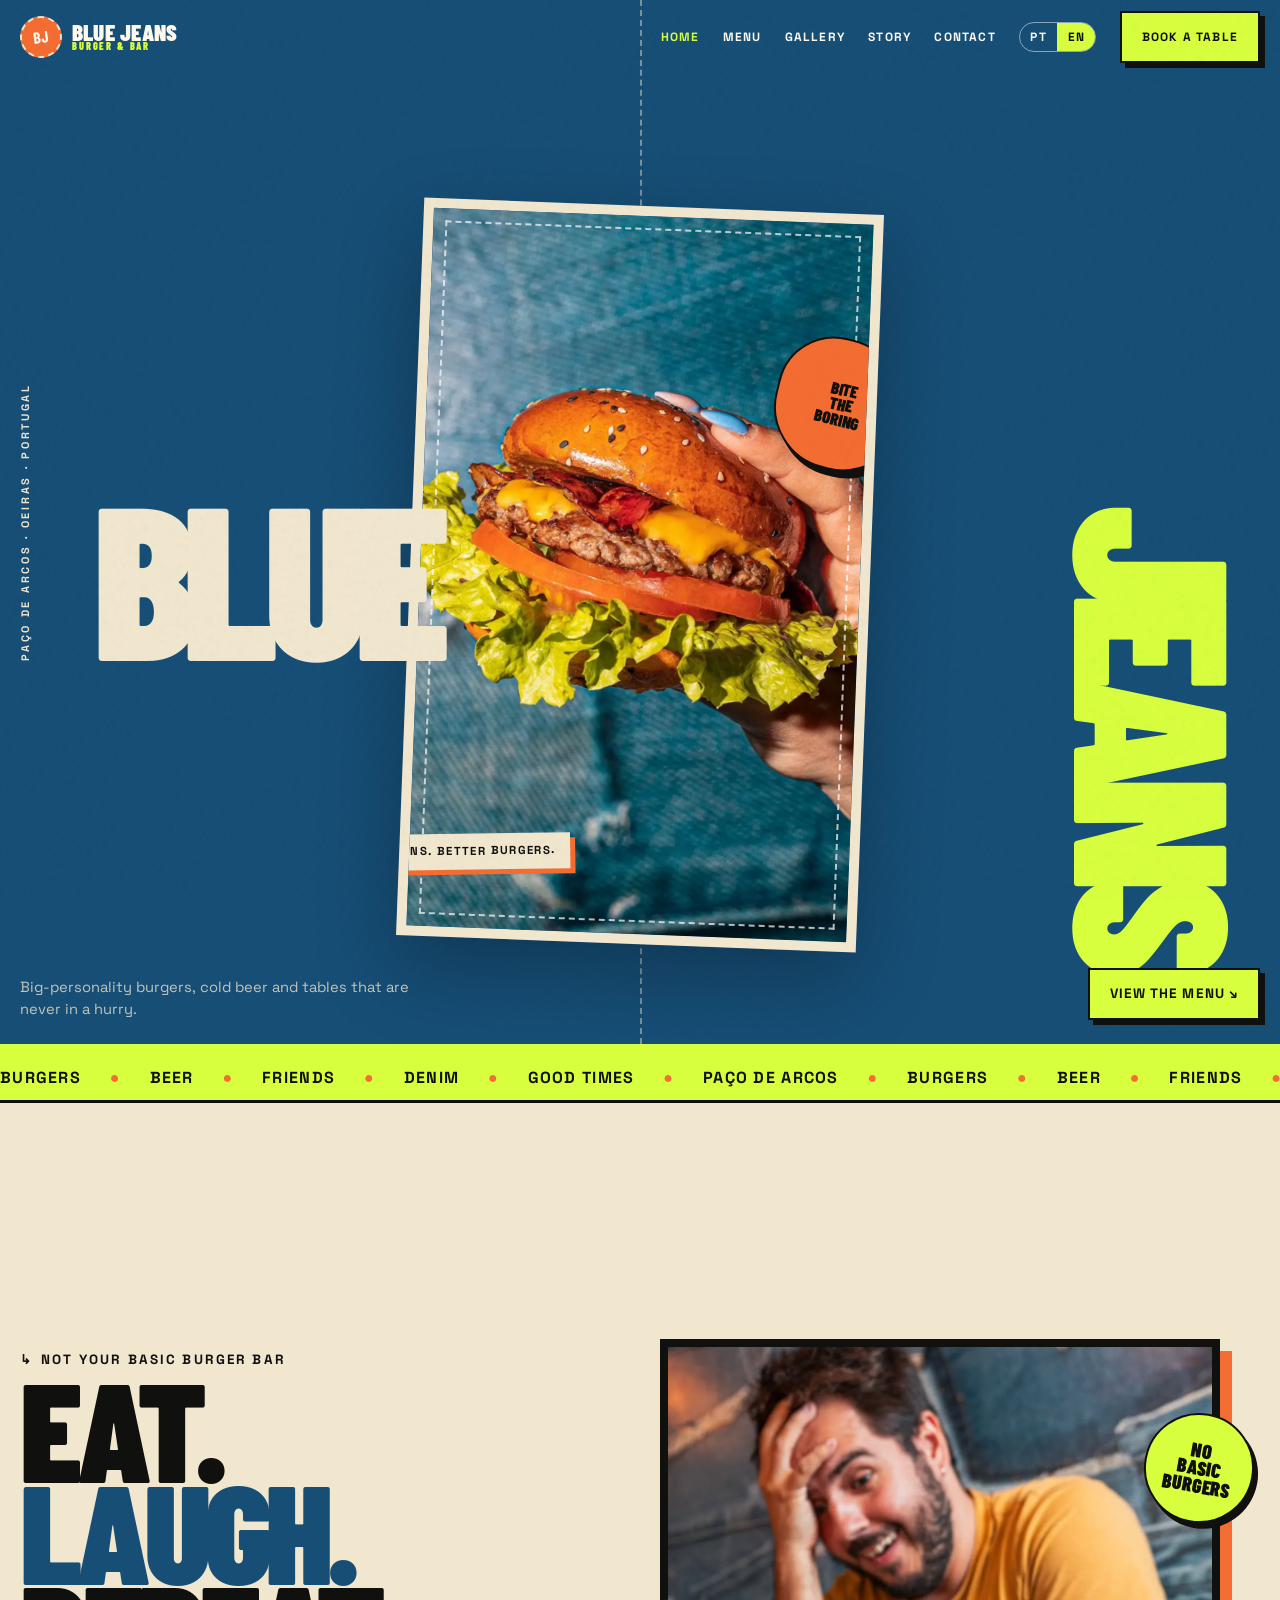
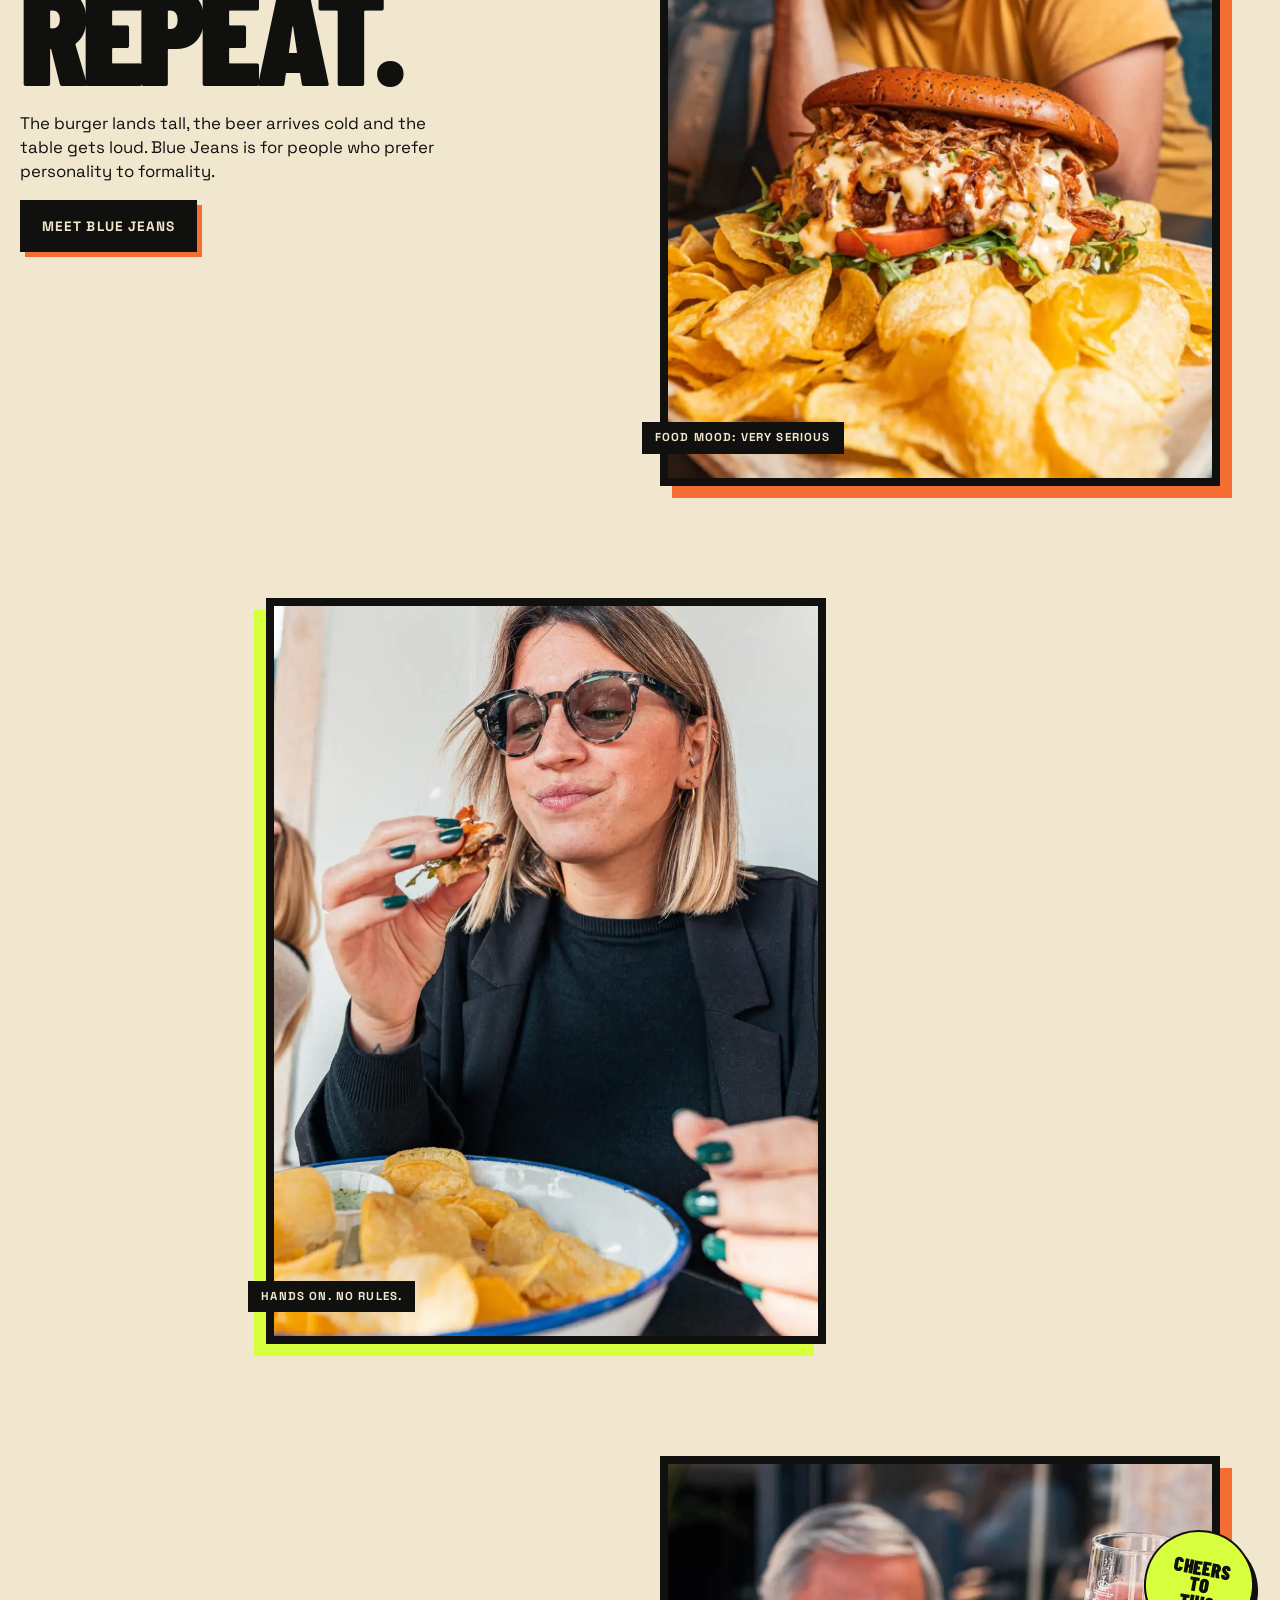
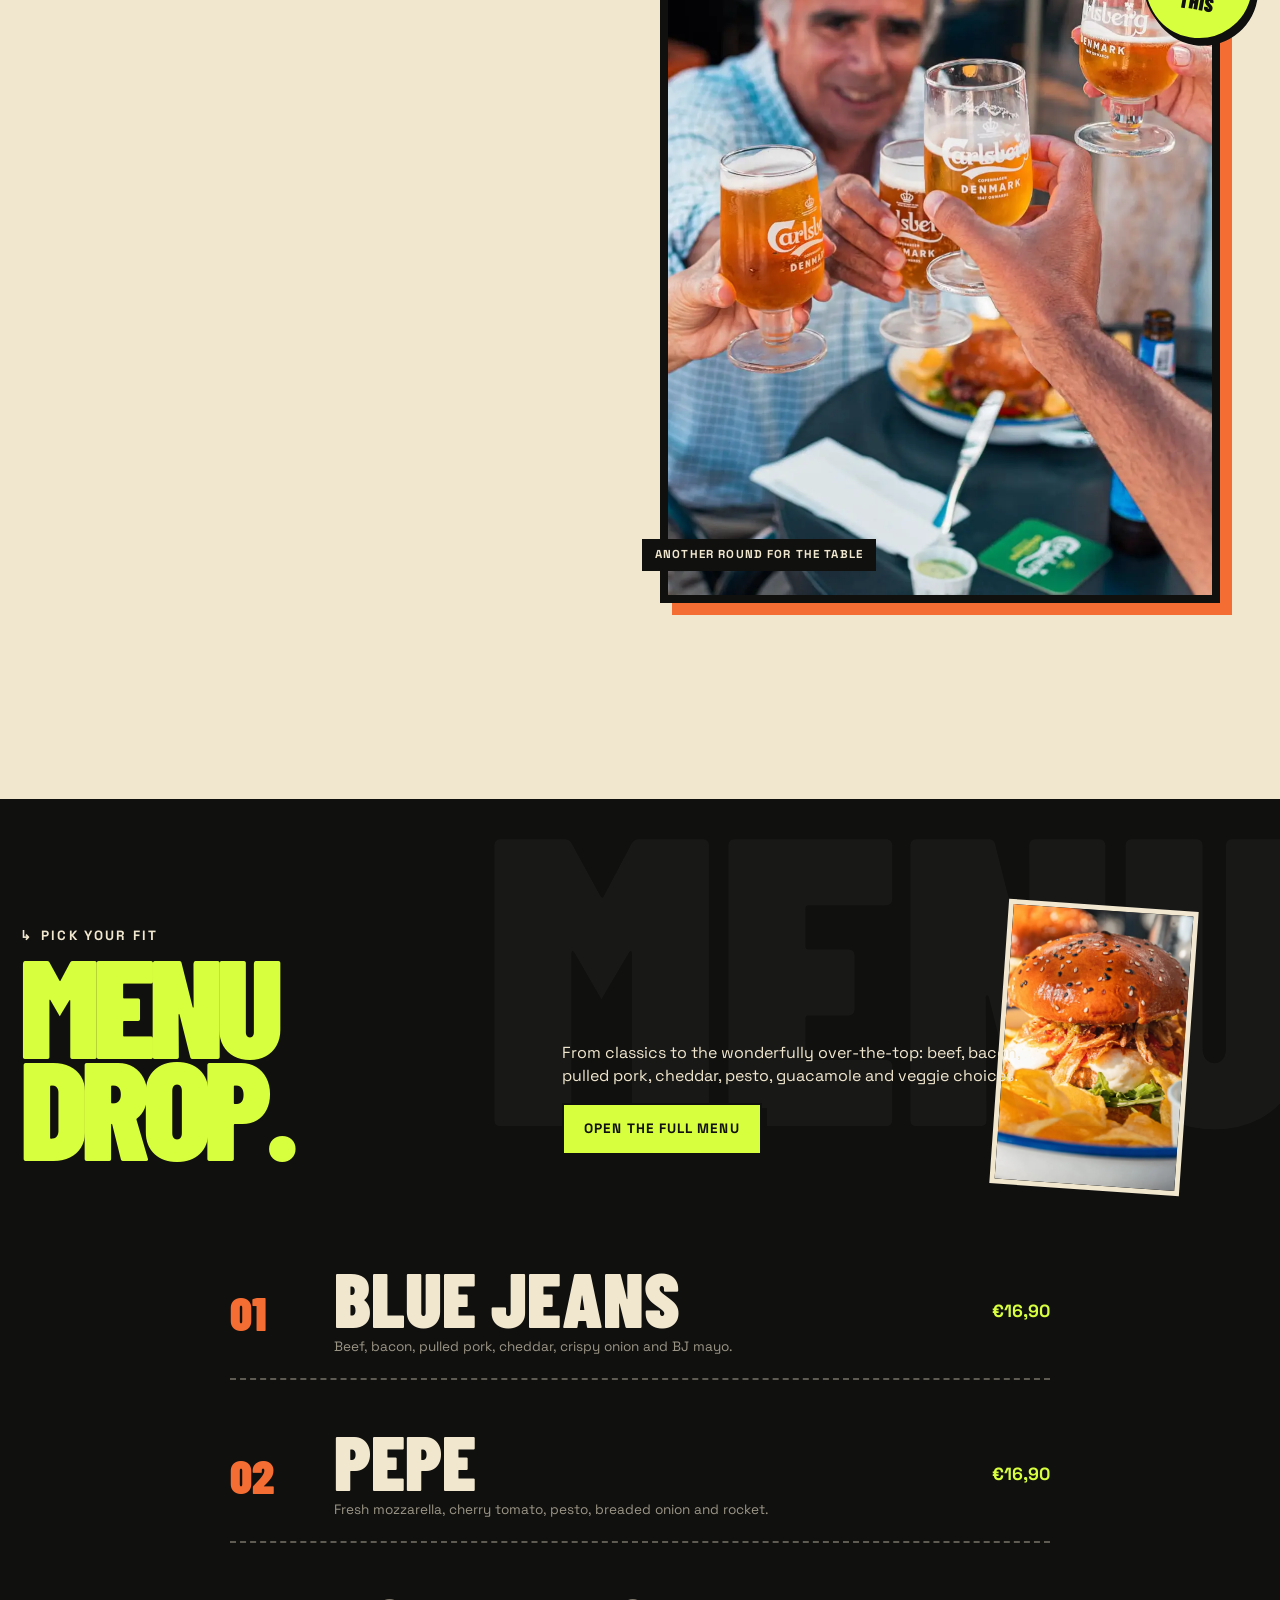
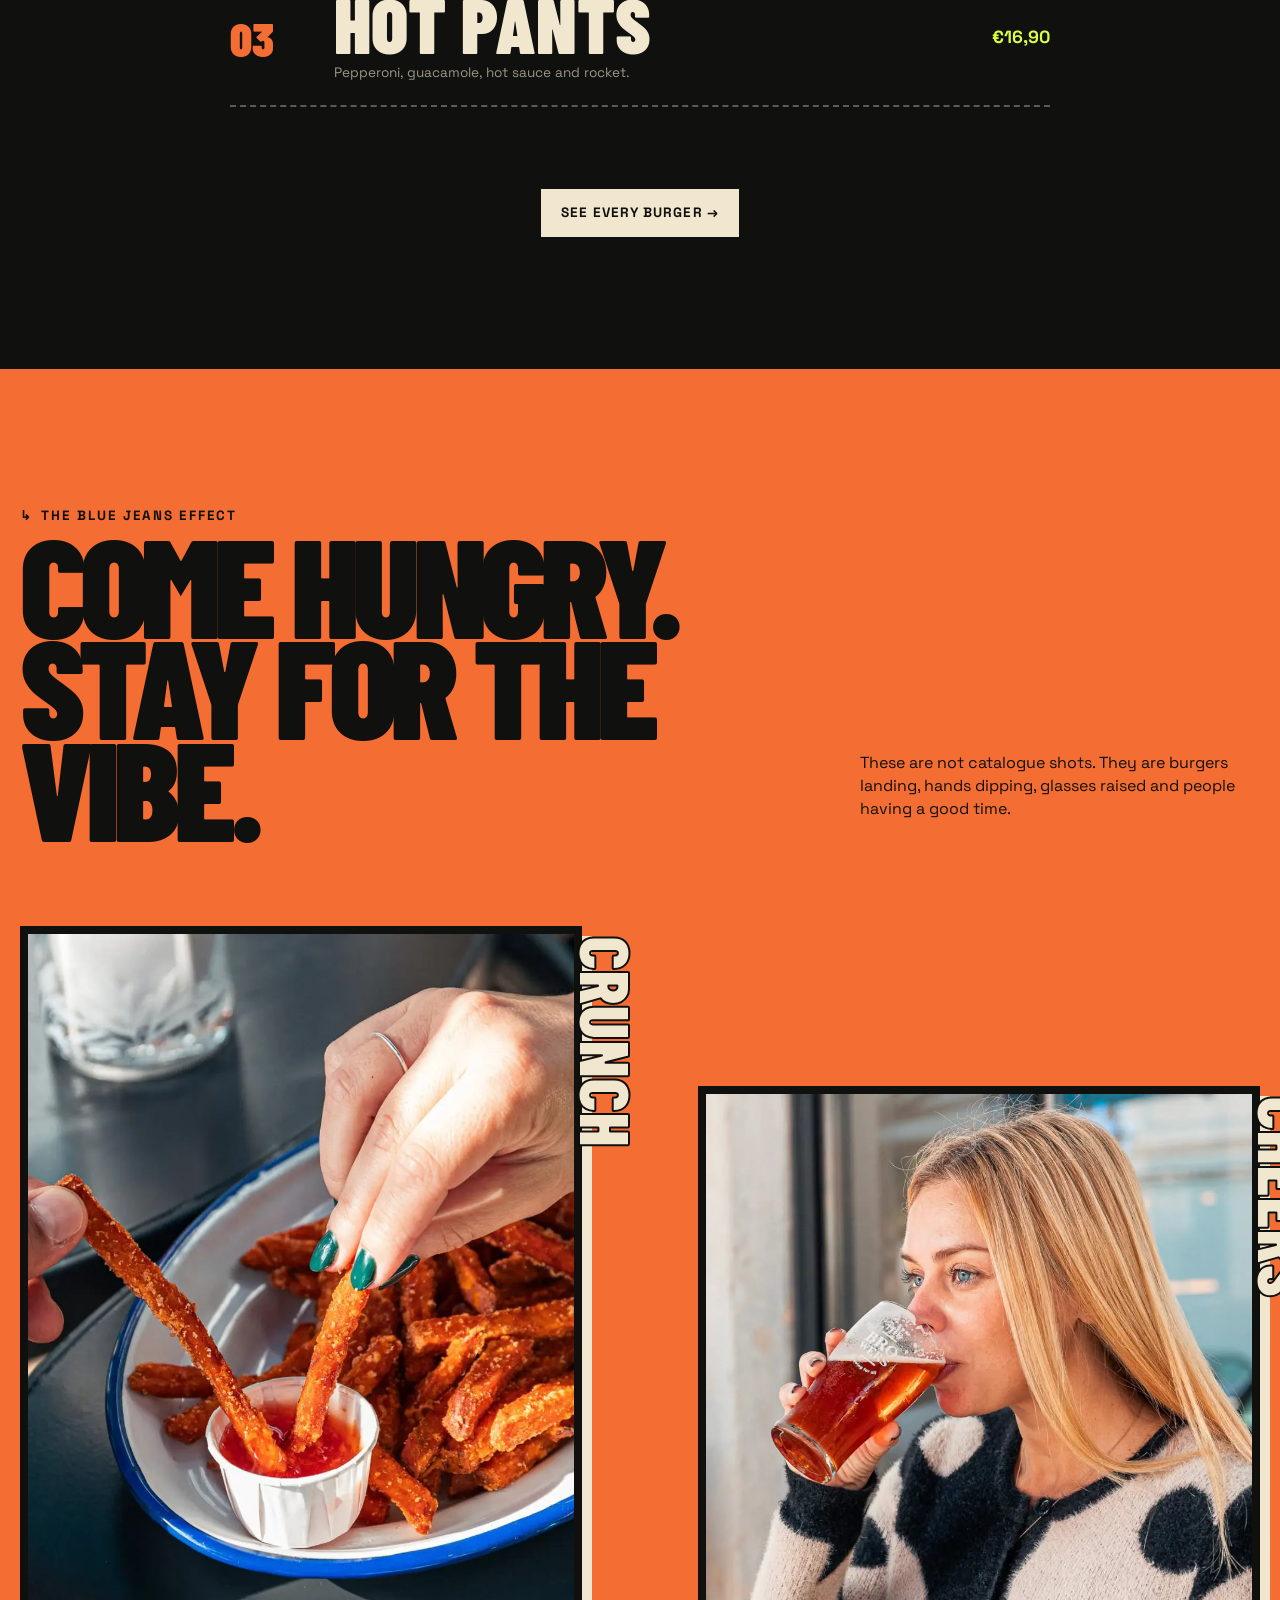
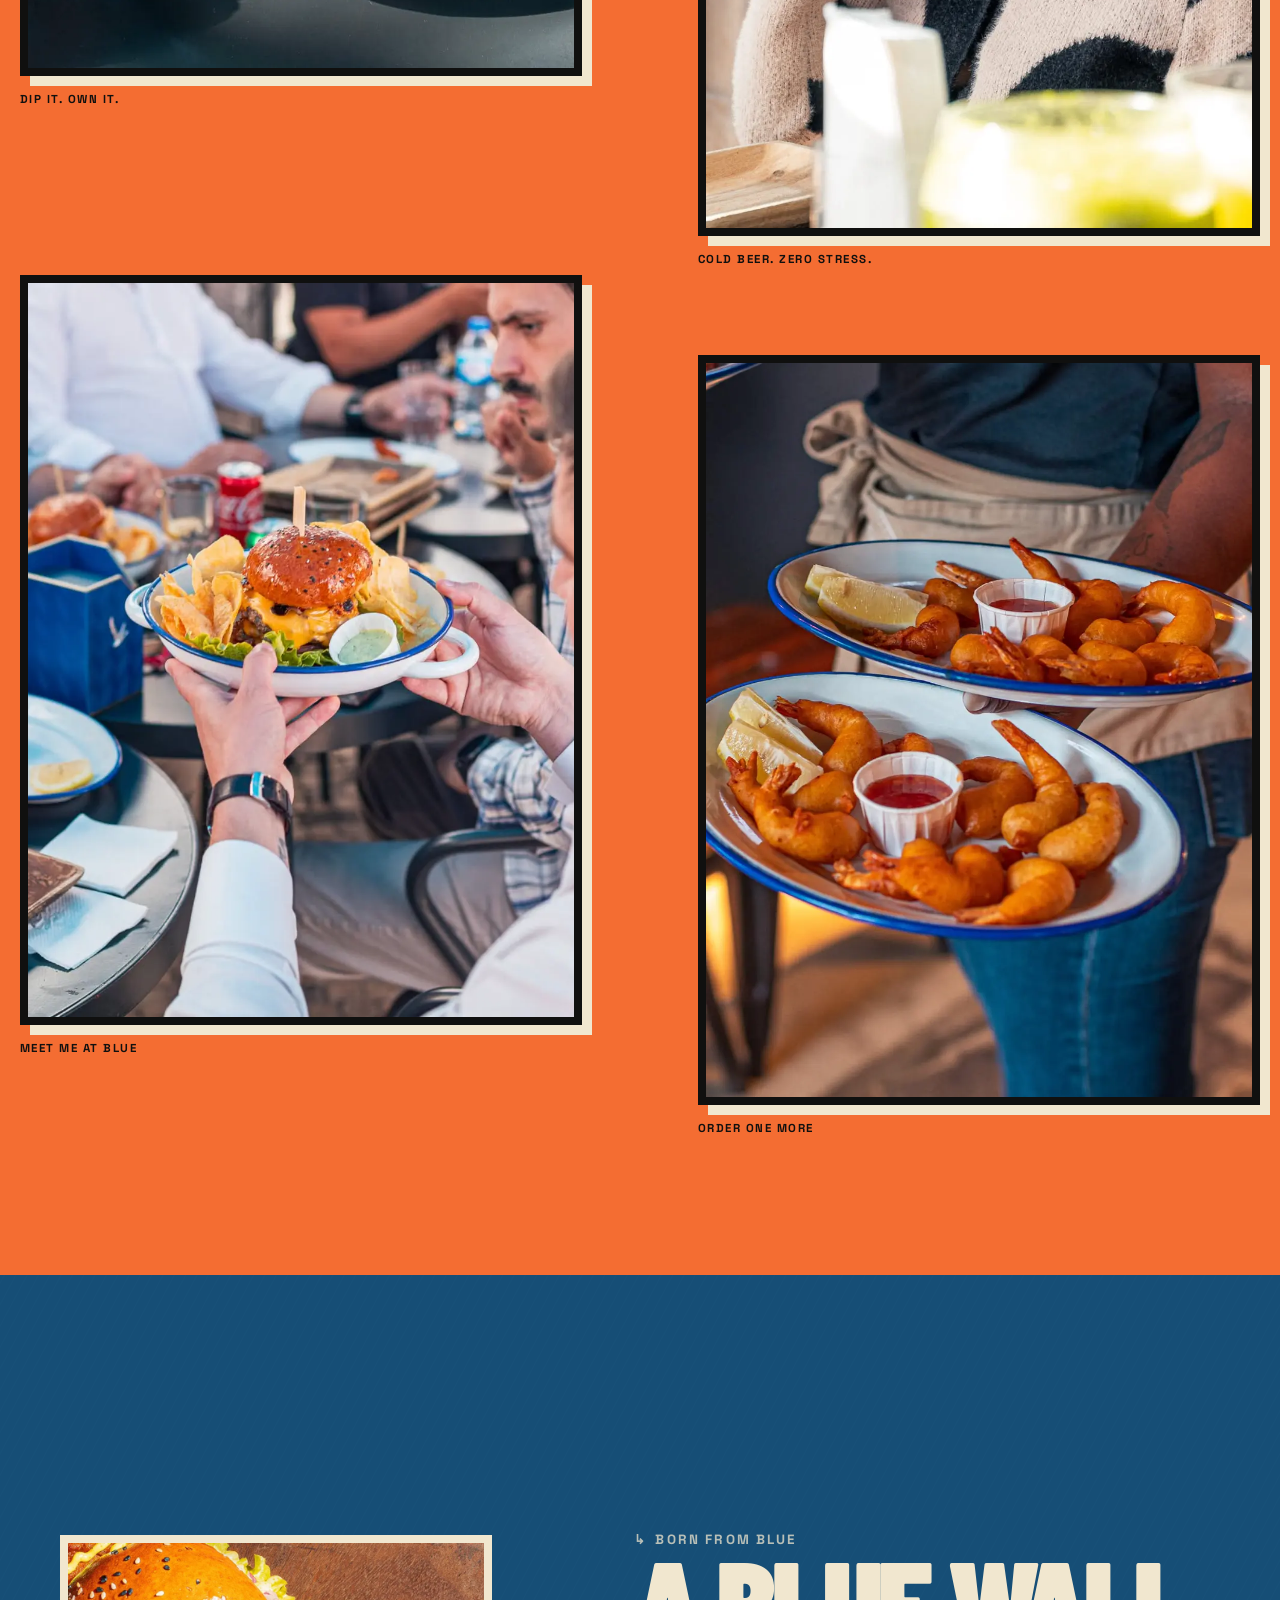
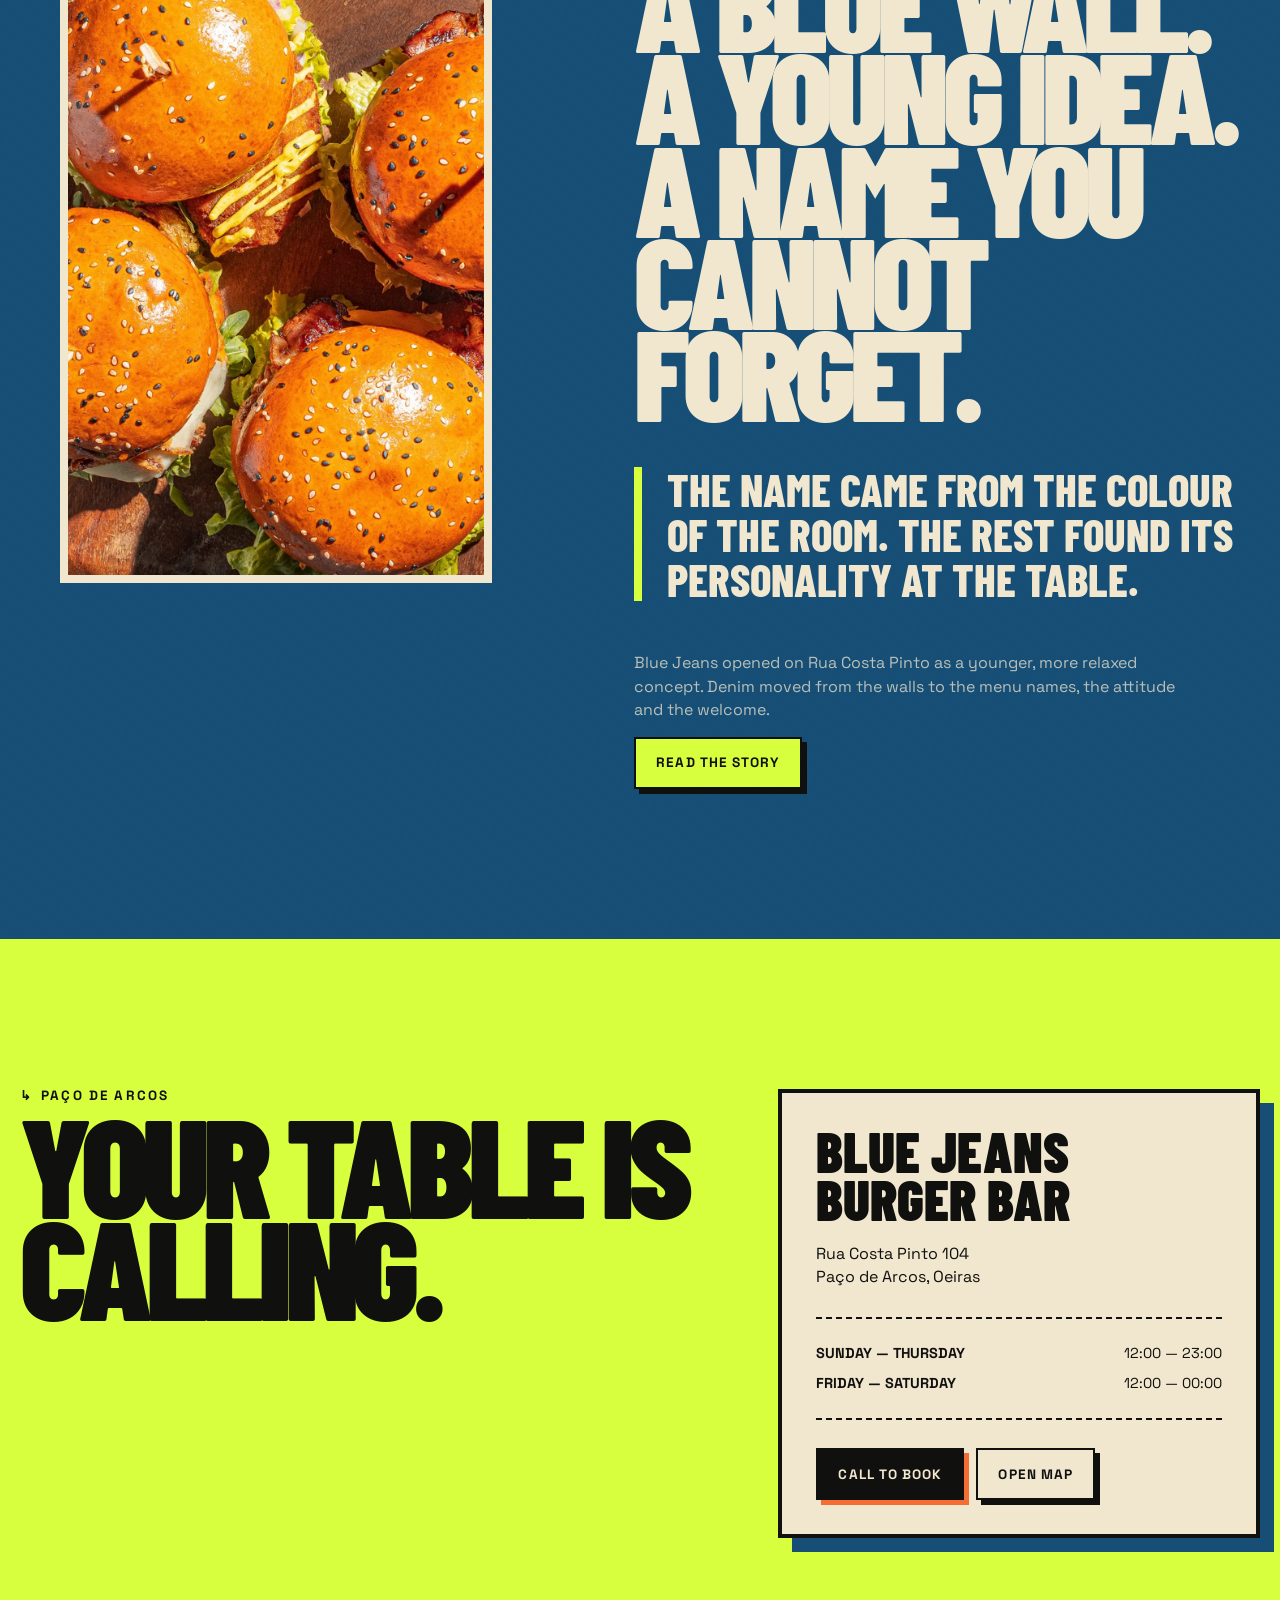
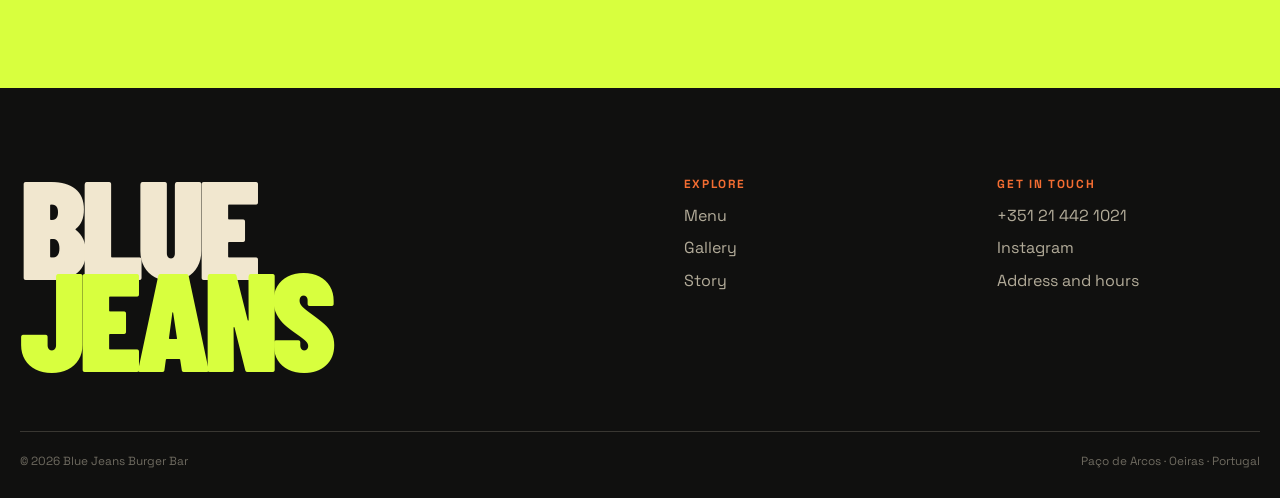
==== en/index.html @ 91a08cf7 "Initial website" ====
<!doctype html><html lang="en"><head>
<meta charset="utf-8"><meta name="viewport" content="width=device-width,initial-scale=1">
<title>Blue Jeans Burger Bar | Burgers in Paço de Arcos</title><meta name="description" content="Blue Jeans Burger Bar in Paço de Arcos: burgers, cold beer, friends and a relaxed bar atmosphere in Oeiras.">
<link rel="canonical" href="https://bluejeansburgerbar.pt/en/"><link rel="alternate" hreflang="pt-PT" href="https://bluejeansburgerbar.pt/"><link rel="alternate" hreflang="en-GB" href="https://bluejeansburgerbar.pt/en/"><link rel="alternate" hreflang="x-default" href="https://bluejeansburgerbar.pt/">
<meta name="theme-color" content="#164e76"><meta property="og:type" content="restaurant"><meta property="og:title" content="Blue Jeans Burger Bar — Paço de Arcos"><meta property="og:description" content="Burgers. Beer. Friends. Repeat."><meta property="og:image" content="https://bluejeansburgerbar.pt/assets/images/photos/burger-denim-hand.webp"><meta property="og:url" content="https://bluejeansburgerbar.pt/en/"><meta property="og:locale" content="en_GB"><meta name="twitter:card" content="summary_large_image">
<link rel="icon" href="../assets/icons/favicon.svg" type="image/svg+xml"><link rel="icon" href="../assets/icons/favicon-32x32.png" sizes="32x32"><link rel="apple-touch-icon" href="../assets/icons/apple-touch-icon.png"><link rel="manifest" href="../site.webmanifest"><link rel="preload" href="../assets/images/photos/burger-denim-hand.webp" as="image" fetchpriority="high"><link rel="stylesheet" href="../assets/css/v2.css">
<script type="application/ld+json">{"@context":"https://schema.org","@type":"Restaurant","name":"Blue Jeans Burger Bar","url":"https://bluejeansburgerbar.pt/en/","telephone":"+351214421021","image":"https://bluejeansburgerbar.pt/assets/images/photos/burger-denim-hand.webp","servesCuisine":["Burgers","American","Bar"],"acceptsReservations":true,"address":{"@type":"PostalAddress","streetAddress":"Rua Costa Pinto 104","addressLocality":"Paço de Arcos","addressRegion":"Oeiras","addressCountry":"PT"},"openingHoursSpecification":[{"@type":"OpeningHoursSpecification","dayOfWeek":["Monday","Tuesday","Wednesday","Thursday","Sunday"],"opens":"12:00","closes":"23:00"},{"@type":"OpeningHoursSpecification","dayOfWeek":["Friday","Saturday"],"opens":"12:00","closes":"00:00"}],"hasMenu":"https://bluejeansburgerbar.pt/en/menu.html","sameAs":["https://www.instagram.com/bluejeansburgerbar/"]}</script>
</head><body><a class="skip" href="#main">Skip to content</a>
<header class="topbar" data-topbar><div class="wrap topbar-inner"><a class="logo2" href="index.html" aria-label="Blue Jeans — home"><b>BJ</b><span>Blue Jeans<small>Burger &amp; Bar</small></span></a><nav class="desktop2" aria-label="Main navigation"><a href="index.html" aria-current="page">Home</a><a href="menu.html">Menu</a><a href="gallery.html">Gallery</a><a href="story.html">Story</a><a href="contact.html">Contact</a><div class="lang" aria-label="Language"><a href="../index.html" lang="pt">PT</a><a class="active" href="index.html" lang="en">EN</a></div><a class="button2" href="tel:+351214421021">Book a table</a></nav><button class="menu2-toggle" type="button" aria-label="Open menu" aria-expanded="false" data-menu2-toggle><span></span><span></span><span></span></button></div></header>
<nav class="mobile2" aria-label="Mobile menu" data-mobile2><a href="index.html">Home</a><a href="menu.html">Menu</a><a href="gallery.html">Gallery</a><a href="story.html">Story</a><a href="contact.html">Contact</a><div class="lang"><a href="../index.html">PT</a><a class="active" href="index.html">EN</a></div><a class="mobile2-reserve button2" href="#book">Book a table</a></nav>
<main id="main">
<section class="hero2"><span class="hero-seam" aria-hidden="true"></span><span class="vertical-label">Paço de Arcos · Oeiras · Portugal</span><div class="wrap hero-content"><h1 class="hero-title"><span class="hero-word hero-word--left">Blue</span><span class="hero-word hero-word--right">Jeans</span></h1><div class="hero-photo"><img src="../assets/images/photos/burger-denim-hand.webp" width="1226" height="1536" alt="Blue Jeans burger held over denim" fetchpriority="high"><span class="hero-round">Bite<br>the<br>boring</span><span class="hero-caption">Good jeans. Better burgers.</span></div></div><div class="hero-bottom"><p>Big-personality burgers, cold beer and tables that are never in a hurry.</p><a class="button2" href="menu.html">View the menu ↘</a></div></section>
<div class="ticker2" aria-hidden="true"><div class="ticker2-track"><span>Burgers</span><span>Beer</span><span>Friends</span><span>Denim</span><span>Good times</span><span>Paço de Arcos</span><span>Burgers</span><span>Beer</span><span>Friends</span><span>Denim</span><span>Good times</span><span>Paço de Arcos</span></div></div>

<section class="manifesto"><div class="wrap manifesto-grid"><div class="manifesto-sticky" data-reveal><p class="kicker">Not your basic burger bar</p><h2 class="mega">Eat.<span>Laugh.</span>Repeat.</h2><p class="manifesto-copy">The burger lands tall, the beer arrives cold and the table gets loud. Blue Jeans is for people who prefer personality to formality.</p><a class="button2 button2--dark" href="story.html">Meet Blue Jeans</a></div><div class="photo-stack">
<figure class="portrait-card" data-reveal><img src="../assets/images/photos/man-burger-fun.webp" width="1184" height="1524" alt="Smiling guest behind a Blue Jeans burger" loading="lazy"><figcaption>Food mood: very serious</figcaption><span class="sticker">No<br>basic<br>burgers</span></figure>
<figure class="portrait-card" data-reveal><img src="../assets/images/photos/woman-eating-burger.webp" width="1138" height="1428" alt="Guest eating at Blue Jeans Burger Bar" loading="lazy"><figcaption>Hands on. No rules.</figcaption></figure>
<figure class="portrait-card" data-reveal><img src="../assets/images/photos/beer-cheers.webp" width="1242" height="1460" alt="Friends raising beers at Blue Jeans" loading="lazy"><figcaption>Another round for the table</figcaption><span class="sticker">Cheers<br>to<br>this</span></figure>
</div></div></section>

<section class="menu-drop"><div class="wrap"><div class="menu-head" data-reveal><div><p class="kicker">Pick your fit</p><h2 class="mega">Menu<br>drop.</h2></div><div class="menu-intro"><p>From classics to the wonderfully over-the-top: beef, bacon, pulled pork, cheddar, pesto, guacamole and veggie choices.</p><a class="button2" href="menu.html">Open the full menu</a></div></div><figure class="menu-vertical-photo"><img src="../assets/images/photos/burger-closeup.webp" alt="Blue Jeans burger close-up" loading="lazy"></figure><div class="menu-rail">
<article class="menu-line" data-reveal><strong>01</strong><div><h3>Blue Jeans</h3><p>Beef, bacon, pulled pork, cheddar, crispy onion and BJ mayo.</p></div><span class="price">€16,90</span></article>
<article class="menu-line" data-reveal><strong>02</strong><div><h3>Pepe</h3><p>Fresh mozzarella, cherry tomato, pesto, breaded onion and rocket.</p></div><span class="price">€16,90</span></article>
<article class="menu-line" data-reveal><strong>03</strong><div><h3>Hot Pants</h3><p>Pepperoni, guacamole, hot sauce and rocket.</p></div><span class="price">€16,90</span></article>
</div><div class="menu-cta"><a class="button2 button2--light" href="menu.html">See every burger →</a></div></div></section>

<section class="vibe2"><div class="wrap"><div class="vibe2-head" data-reveal><div><p class="kicker">The Blue Jeans effect</p><h2 class="mega">Come hungry.<br>Stay for the vibe.</h2></div><p>These are not catalogue shots. They are burgers landing, hands dipping, glasses raised and people having a good time.</p></div><div class="vibe-columns"><div class="vibe-column">
<figure class="vibe-shot" data-reveal><img src="../assets/images/photos/sweet-potato-fries.webp" width="1112" height="1336" alt="Hands dipping sweet-potato fries" loading="lazy"><figcaption>Dip it. Own it.</figcaption><span class="vertical-word">Crunch</span></figure>
<figure class="vibe-shot" data-reveal><img src="../assets/images/photos/friends-burger-table.webp" width="1066" height="1216" alt="Friends around a table at Blue Jeans" loading="lazy"><figcaption>Meet me at Blue</figcaption></figure>
</div><div class="vibe-column">
<figure class="vibe-shot" data-reveal><img src="../assets/images/photos/woman-drinking-beer.webp" width="1078" height="1412" alt="Guest drinking beer at Blue Jeans" loading="lazy"><figcaption>Cold beer. Zero stress.</figcaption><span class="vertical-word">Cheers</span></figure>
<figure class="vibe-shot" data-reveal><img src="../assets/images/photos/onion-rings-trays.webp" width="1258" height="1430" alt="Trays of Blue Jeans onion rings" loading="lazy"><figcaption>Order one more</figcaption></figure>
</div></div></div></section>

<section class="story2 denim"><div class="wrap story2-grid"><figure class="story2-photo" data-reveal><img src="../assets/images/photos/four-burgers-top.webp" width="1268" height="1560" alt="Four Blue Jeans burgers seen from above" loading="lazy"></figure><div class="story2-text" data-reveal><p class="kicker">Born from blue</p><h2 class="mega">A blue wall. A young idea. A name you cannot forget.</h2><blockquote>The name came from the colour of the room. The rest found its personality at the table.</blockquote><p>Blue Jeans opened on Rua Costa Pinto as a younger, more relaxed concept. Denim moved from the walls to the menu names, the attitude and the welcome.</p><a class="button2" href="story.html">Read the story</a></div></div></section>

<section class="visit2" id="book"><div class="wrap visit2-grid"><div data-reveal><p class="kicker">Paço de Arcos</p><h2 class="mega">Your table is calling.</h2></div><article class="visit-card" data-reveal><h3>Blue Jeans Burger Bar</h3><p>Rua Costa Pinto 104<br>Paço de Arcos, Oeiras</p><div class="hours2"><strong>Sunday — Thursday</strong><span>12:00 — 23:00</span><strong>Friday — Saturday</strong><span>12:00 — 00:00</span></div><div class="visit-actions"><a class="button2 button2--dark" href="tel:+351214421021">Call to book</a><a class="button2 button2--light" href="https://www.google.com/maps/search/?api=1&amp;query=Blue+Jeans+Burger+Bar+Rua+Costa+Pinto+104+Pa%C3%A7o+de+Arcos" target="_blank" rel="noopener noreferrer">Open map</a></div></article></div></section>
</main>
<footer class="footer2"><div class="wrap"><div class="footer2-top"><div><div class="footer-logo">Blue<span>Jeans</span></div></div><div><h2>Explore</h2><a href="menu.html">Menu</a><a href="gallery.html">Gallery</a><a href="story.html">Story</a></div><div><h2>Get in touch</h2><a href="tel:+351214421021">+351 21 442 1021</a><a href="https://www.instagram.com/bluejeansburgerbar/" target="_blank" rel="noopener noreferrer">Instagram</a><a href="contact.html">Address and hours</a></div></div><div class="footer2-bottom"><span>© <span data-year></span> Blue Jeans Burger Bar</span><span>Paço de Arcos · Oeiras · Portugal</span></div></div></footer><script src="../assets/js/v2.js" defer></script></body></html>
---- assets/css/v2.css ----
@import url('https://fonts.googleapis.com/css2?family=Barlow+Condensed:ital,wght@0,700;0,800;0,900;1,800&family=Space+Grotesk:wght@400;500;600;700&display=swap');

:root{
  --blue:#164e76;--blue2:#0d3655;--ink:#10100f;--cream:#f1e7cf;--paper:#e7d8b8;
  --orange:#f46d32;--acid:#d8ff3e;--red:#b82f2a;--white:#fffaf0;
  --display:'Barlow Condensed',Impact,sans-serif;--body:'Space Grotesk',Arial,sans-serif;
  --max:1240px;--shadow:0 30px 80px rgba(0,0,0,.28)
}
*{box-sizing:border-box}html{scroll-behavior:smooth}body{margin:0;background:var(--cream);color:var(--ink);font-family:var(--body);line-height:1.45;overflow-x:hidden}body::after{content:'';position:fixed;inset:0;z-index:99;pointer-events:none;opacity:.12;background-image:url("data:image/svg+xml,%3Csvg viewBox='0 0 140 140' xmlns='http://www.w3.org/2000/svg'%3E%3Cfilter id='n'%3E%3CfeTurbulence baseFrequency='.8' numOctaves='4' stitchTiles='stitch'/%3E%3C/filter%3E%3Crect width='100%25' height='100%25' filter='url(%23n)' opacity='.42'/%3E%3C/svg%3E");mix-blend-mode:multiply}img{display:block;width:100%;height:auto}a{color:inherit}button,a{-webkit-tap-highlight-color:transparent}:focus-visible{outline:4px solid var(--acid);outline-offset:4px}.wrap{width:min(var(--max),calc(100% - 40px));margin:auto}.skip{position:fixed;left:15px;top:-80px;z-index:200;padding:12px 16px;background:var(--acid);font-weight:800}.skip:focus{top:15px}.kicker{margin:0 0 10px;font:800 .84rem/1 var(--body);letter-spacing:.16em;text-transform:uppercase}.kicker::before{content:'↳';margin-right:.5rem}.mega{margin:0;font:900 clamp(4.4rem,11vw,10rem)/.72 var(--display);letter-spacing:-.05em;text-transform:uppercase}.button2{display:inline-flex;align-items:center;justify-content:center;gap:.6rem;min-height:52px;padding:.8rem 1.25rem;border:2px solid var(--ink);background:var(--acid);color:var(--ink);font:800 .85rem/1 var(--body);letter-spacing:.08em;text-decoration:none;text-transform:uppercase;box-shadow:5px 5px 0 var(--ink);transition:.18s ease}.button2:hover{transform:translate(3px,3px);box-shadow:2px 2px 0 var(--ink)}.button2--dark{background:var(--ink);color:var(--cream);box-shadow:5px 5px 0 var(--orange)}.button2--light{background:var(--cream)}

.topbar{position:fixed;inset:0 0 auto;z-index:80;min-height:74px;color:var(--white);transition:.2s ease}.topbar.scrolled{background:rgba(13,54,85,.94);backdrop-filter:blur(12px);box-shadow:0 8px 30px rgba(0,0,0,.18)}.topbar-inner{min-height:74px;display:flex;align-items:center;justify-content:space-between;gap:24px}.logo2{display:flex;align-items:center;gap:10px;text-decoration:none;font:900 1.45rem/.82 var(--display);letter-spacing:.01em;text-transform:uppercase}.logo2 b{display:grid;place-items:center;width:42px;aspect-ratio:1;border-radius:50%;border:2px dashed var(--cream);background:var(--orange);font-size:1rem;transform:rotate(-8deg)}.logo2 small{display:block;color:var(--acid);font-size:.64rem;letter-spacing:.18em}.desktop2{display:flex;align-items:center;gap:1.45rem}.desktop2 a{font:700 .75rem/1 var(--body);letter-spacing:.1em;text-decoration:none;text-transform:uppercase}.desktop2 a:hover,.desktop2 a[aria-current=page]{color:var(--acid)}.lang{display:flex;border:1px solid rgba(255,255,255,.5);border-radius:999px;overflow:hidden}.lang a{padding:.48rem .65rem}.lang a.active{background:var(--acid);color:var(--ink)}.menu2-toggle{display:none;width:46px;height:46px;border:1px solid rgba(255,255,255,.5);background:var(--blue2);color:white}.menu2-toggle span{display:block;width:22px;height:2px;margin:5px auto;background:currentColor}.mobile2{display:none}

.hero2{position:relative;min-height:116svh;overflow:hidden;background:var(--blue);color:var(--cream);border-bottom:12px solid var(--acid)}.hero2::before,.denim::before{content:'';position:absolute;inset:0;opacity:.18;background-image:repeating-linear-gradient(118deg,transparent 0 3px,rgba(255,255,255,.2) 4px,transparent 5px 10px);mix-blend-mode:soft-light}.hero-seam{position:absolute;top:0;bottom:0;left:50%;border-left:2px dashed rgba(241,231,207,.45)}.hero-content{position:relative;min-height:116svh;padding-top:105px;display:grid;grid-template-columns:.78fr 1fr .78fr;align-items:center}.hero-title{display:contents}.hero-word{position:relative;z-index:2;font:900 clamp(7rem,17vw,15rem)/.6 var(--display);letter-spacing:-.07em;text-transform:uppercase}.hero-word--left{grid-column:1;text-align:right;transform:translateX(10%)}.hero-word--right{grid-column:3;align-self:end;padding-bottom:9vh;transform:translateX(-9%);color:var(--acid);writing-mode:vertical-rl;text-orientation:mixed}.hero-photo{grid-column:2;grid-row:1;position:relative;z-index:1;width:min(520px,95%);height:82svh;margin:auto;transform:rotate(2.2deg);box-shadow:var(--shadow);border:10px solid var(--cream);overflow:hidden}.hero-photo img{width:100%;height:100%;object-fit:cover}.hero-photo::after{content:'';position:absolute;inset:12px;border:2px dashed rgba(255,255,255,.7);pointer-events:none}.hero-round{position:absolute;z-index:5;right:-40px;top:16%;width:132px;aspect-ratio:1;display:grid;place-items:center;border-radius:45% 55% 50% 50%;background:var(--orange);color:var(--ink);border:2px solid var(--ink);font:900 1.05rem/.9 var(--display);text-align:center;text-transform:uppercase;transform:rotate(12deg);box-shadow:6px 6px 0 var(--ink)}.hero-caption{position:absolute;z-index:5;left:-80px;bottom:8%;padding:12px 15px;background:var(--cream);color:var(--ink);font:800 .72rem/1 var(--body);letter-spacing:.12em;text-transform:uppercase;transform:rotate(-3deg);box-shadow:5px 5px 0 var(--orange)}.hero-bottom{position:absolute;z-index:4;left:max(20px,calc((100vw - var(--max))/2));right:max(20px,calc((100vw - var(--max))/2));bottom:24px;display:flex;align-items:end;justify-content:space-between;gap:20px}.hero-bottom p{max-width:390px;margin:0;color:rgba(241,231,207,.78);font-size:.92rem}.vertical-label{position:absolute;z-index:3;left:20px;top:50%;writing-mode:vertical-rl;transform:rotate(180deg) translateY(50%);font:700 .68rem/1 var(--body);letter-spacing:.25em;text-transform:uppercase}

.ticker2{overflow:hidden;background:var(--acid);border-bottom:3px solid var(--ink);color:var(--ink)}.ticker2-track{display:flex;width:max-content;gap:1.8rem;padding:14px 0;font:900 1rem/1 var(--body);letter-spacing:.08em;text-transform:uppercase;animation:tick 22s linear infinite}.ticker2 span::after{content:'●';margin-left:1.8rem;color:var(--orange)}@keyframes tick{to{transform:translateX(-50%)}}

.manifesto{position:relative;padding:140px 0 180px;background:var(--cream);overflow:hidden}.manifesto-grid{display:grid;grid-template-columns:.66fr 1fr;gap:8vw;align-items:start}.manifesto-sticky{position:sticky;top:110px}.manifesto .mega span{display:block;color:var(--blue)}.manifesto-copy{max-width:470px;margin-top:30px;font-size:1.05rem}.photo-stack{display:grid;gap:80px;padding-top:80px}.portrait-card{position:relative;width:min(560px,90%);aspect-ratio:3/4;border:8px solid var(--ink);background:var(--blue);box-shadow:12px 12px 0 var(--orange);overflow:visible}.portrait-card:nth-child(even){margin-left:auto;transform:rotate(1.5deg);box-shadow:-12px 12px 0 var(--acid)}.portrait-card:nth-child(odd){transform:rotate(-1.3deg)}.portrait-card img{width:100%;height:100%;object-fit:cover}.portrait-card figcaption{position:absolute;left:-26px;bottom:24px;padding:10px 13px;background:var(--ink);color:var(--cream);font:800 .72rem/1 var(--body);letter-spacing:.1em;text-transform:uppercase}.sticker{position:absolute;z-index:4;display:grid;place-items:center;width:110px;aspect-ratio:1;border-radius:50%;background:var(--acid);border:2px solid var(--ink);color:var(--ink);font:900 1.25rem/.88 var(--display);text-align:center;text-transform:uppercase;box-shadow:5px 5px 0 var(--ink);transform:rotate(10deg)}.portrait-card .sticker{right:-42px;top:9%}

.menu-drop{position:relative;padding:130px 0;background:var(--ink);color:var(--cream);overflow:hidden}.menu-drop::after{content:'MENU';position:absolute;right:-.08em;top:0;color:rgba(255,255,255,.035);font:900 32vw/.8 var(--display);pointer-events:none}.menu-head{position:relative;z-index:2;display:grid;grid-template-columns:.8fr 1.2fr;gap:6vw;align-items:end}.menu-head .mega{color:var(--acid)}.menu-intro{max-width:480px}.menu-rail{position:relative;z-index:2;display:grid;gap:28px;width:min(820px,100%);margin:90px auto 0}.menu-line{display:grid;grid-template-columns:80px 1fr auto;gap:24px;align-items:center;padding:22px 0;border-bottom:2px dashed rgba(241,231,207,.35)}.menu-line strong{color:var(--orange);font:900 3rem/1 var(--display)}.menu-line h3{margin:0;font:900 clamp(2.6rem,6vw,5.4rem)/.8 var(--display);text-transform:uppercase}.menu-line p{margin:.5rem 0 0;max-width:460px;color:rgba(241,231,207,.62);font-size:.85rem}.menu-line .price{font:800 1.1rem/1 var(--body);color:var(--acid)}.menu-vertical-photo{position:absolute;right:4vw;top:90px;width:190px;aspect-ratio:2/3;transform:rotate(4deg);border:5px solid var(--cream);overflow:hidden}.menu-vertical-photo img{height:100%;object-fit:cover}.menu-cta{text-align:center;margin-top:80px}

.vibe2{padding:140px 0;background:var(--orange);overflow:hidden}.vibe2-head{display:flex;align-items:end;justify-content:space-between;gap:30px}.vibe2-head p{max-width:400px}.vibe-columns{display:grid;grid-template-columns:1fr 1fr;gap:9vw;margin-top:90px}.vibe-column{display:grid;gap:90px}.vibe-column:last-child{padding-top:160px}.vibe-shot{position:relative;margin:0}.vibe-shot img{aspect-ratio:3/4;object-fit:cover;border:8px solid var(--ink);box-shadow:10px 10px 0 var(--cream)}.vibe-shot figcaption{margin-top:18px;font:800 .72rem/1 var(--body);letter-spacing:.13em;text-transform:uppercase}.vibe-shot .vertical-word{position:absolute;right:-54px;top:10px;writing-mode:vertical-rl;font:900 4.5rem/.8 var(--display);text-transform:uppercase;color:var(--cream);-webkit-text-stroke:2px var(--ink)}

.story2{position:relative;padding:150px 0;background:var(--blue);color:var(--cream);overflow:hidden}.story2-grid{display:grid;grid-template-columns:.9fr 1.1fr;gap:8vw}.story2-photo{position:sticky;top:110px;height:72svh;border:8px solid var(--cream);transform:rotate(-2deg);overflow:hidden}.story2-photo img{height:100%;object-fit:cover}.story2-text{padding-top:12vh}.story2-text .mega{font-size:clamp(4.8rem,10vw,9rem)}.story2-text blockquote{margin:50px 0;padding-left:25px;border-left:8px solid var(--acid);font:800 clamp(1.8rem,3.5vw,3rem)/1 var(--display);text-transform:uppercase}.story2-text p{max-width:560px;color:rgba(241,231,207,.74)}

.visit2{padding:150px 0;background:var(--acid)}.visit2-grid{display:grid;grid-template-columns:1fr .72fr;gap:7vw;align-items:start}.visit-card{position:relative;padding:34px;background:var(--cream);border:4px solid var(--ink);box-shadow:14px 14px 0 var(--blue)}.visit-card h3{margin:0 0 20px;font:900 3.5rem/.85 var(--display);text-transform:uppercase}.hours2{display:grid;grid-template-columns:1fr auto;gap:10px 24px;margin:28px 0;padding:24px 0;border-block:2px dashed var(--ink);font-size:.9rem}.hours2 strong{text-transform:uppercase}.visit-actions{display:flex;flex-wrap:wrap;gap:12px}.visit2 .mega{font-size:clamp(5rem,11vw,10rem)}

.footer2{padding:90px 0 28px;background:var(--ink);color:var(--cream)}.footer2-top{display:grid;grid-template-columns:1.4fr .6fr .6fr;gap:4vw}.footer-logo{font:900 clamp(5rem,11vw,10rem)/.65 var(--display);letter-spacing:-.05em;text-transform:uppercase}.footer-logo span{display:block;color:var(--acid)}.footer2 h2{margin:0 0 14px;color:var(--orange);font:800 .74rem/1 var(--body);letter-spacing:.14em;text-transform:uppercase}.footer2 a{display:block;margin:9px 0;color:rgba(241,231,207,.72);text-decoration:none}.footer2 a:hover{color:var(--acid)}.footer2-bottom{display:flex;justify-content:space-between;gap:20px;margin-top:70px;padding-top:20px;border-top:1px solid rgba(241,231,207,.18);color:rgba(241,231,207,.42);font-size:.74rem}

[data-reveal]{opacity:0;transform:translateY(35px);transition:opacity .75s ease,transform .75s cubic-bezier(.2,.8,.2,1)}[data-reveal].show{opacity:1;transform:none}

/* Internal pages */
.subhero{position:relative;min-height:92svh;padding:120px 0 70px;background:var(--blue);color:var(--cream);overflow:hidden}.subhero-grid{min-height:72svh;display:grid;grid-template-columns:.7fr 1fr;gap:5vw;align-items:center}.subhero-title{position:relative;z-index:2}.subhero-title h1{margin:0;font:900 clamp(6rem,15vw,13rem)/.65 var(--display);letter-spacing:-.06em;text-transform:uppercase}.subhero-title h1 span{display:block;color:var(--acid)}.subhero-photo{height:72svh;border:8px solid var(--cream);transform:rotate(2deg);box-shadow:14px 14px 0 var(--orange);overflow:hidden}.subhero-photo img{height:100%;object-fit:cover}.note2{padding:14px 20px;background:var(--orange);border-block:2px solid var(--ink);text-align:center;font-size:.75rem}.filters2{position:sticky;top:74px;z-index:50;display:flex;gap:9px;overflow-x:auto;padding:15px max(20px,calc((100vw - var(--max))/2));background:rgba(241,231,207,.96);backdrop-filter:blur(10px);box-shadow:0 10px 24px rgba(0,0,0,.1);scrollbar-width:none}.filters2 button{flex:0 0 auto;padding:10px 14px;border:2px solid var(--ink);background:transparent;font:800 .72rem/1 var(--body);letter-spacing:.08em;text-transform:uppercase}.filters2 button.active,.filters2 button:hover{background:var(--blue);color:var(--cream)}.menu2-page{padding:110px 0;background:var(--cream)}.category2{margin-bottom:110px}.category2[hidden]{display:none}.category2-head{position:relative;padding-left:84px;margin-bottom:34px;border-bottom:5px solid var(--ink)}.category2-head small{position:absolute;left:0;top:8px;color:var(--orange);font:900 3rem/1 var(--display)}.category2 h2{margin:0;font:900 clamp(4.6rem,10vw,9rem)/.72 var(--display);text-transform:uppercase}.category2-list{width:min(840px,100%);margin-left:auto}.dish2{display:grid;grid-template-columns:1fr auto;gap:8px 24px;padding:25px 0;border-bottom:2px dashed rgba(16,16,15,.35)}.dish2 h3{margin:0;font:900 2rem/.9 var(--display);text-transform:uppercase}.dish2 .price{color:var(--red);font:900 1.35rem/1 var(--display)}.dish2 p{grid-column:1/-1;margin:0;max-width:660px;color:#595348;font-size:.87rem}.photo-break{height:78svh;overflow:hidden}.photo-break img{height:100%;object-fit:cover}.gallery2-page{padding:120px 0;background:var(--ink);color:var(--cream)}.gallery2-grid{columns:3 300px;column-gap:22px}.gallery2-item{position:relative;display:block;width:100%;margin:0 0 22px;padding:0;border:0;background:none;break-inside:avoid;cursor:zoom-in}.gallery2-item img{border:5px solid var(--cream)}.gallery2-item:nth-child(3n+2){transform:rotate(1deg)}.gallery2-item:nth-child(4n){transform:rotate(-1deg)}.gallery2-item span{position:absolute;left:12px;bottom:12px;padding:8px 10px;background:var(--acid);color:var(--ink);font:800 .67rem/1 var(--body);letter-spacing:.1em;text-transform:uppercase}.lightbox2{position:fixed;inset:0;z-index:200;display:none;place-items:center;padding:30px;background:rgba(0,0,0,.94)}.lightbox2.open{display:grid}.lightbox2 img{max-width:90vw;max-height:84vh;width:auto}.lightbox2 button{position:absolute;right:22px;top:22px;width:48px;height:48px;border:2px solid white;background:var(--ink);color:white;font-size:1.8rem}.story-page{padding:130px 0;background:var(--cream)}.story-page-grid{display:grid;grid-template-columns:.75fr 1fr;gap:9vw}.story-page .sticky-title{position:sticky;top:110px}.story-page p{max-width:650px;color:#514b40;font-size:1.02rem}.story-page p:first-child::first-letter{float:left;margin:7px 10px 0 0;color:var(--blue);font:900 6rem/.65 var(--display)}.contact2-page{padding:120px 0;background:var(--acid)}.contact2-grid{display:grid;grid-template-columns:1fr .8fr;gap:30px}.contact2-card{padding:36px;border:4px solid var(--ink);background:var(--cream);box-shadow:12px 12px 0 var(--blue)}.contact2-card h2{margin:0 0 20px;font:900 clamp(3.6rem,7vw,6.8rem)/.75 var(--display);text-transform:uppercase}.action2{display:flex;justify-content:space-between;gap:20px;padding:18px 0;border-bottom:2px dashed var(--ink);font:800 .9rem/1.2 var(--body);text-decoration:none;text-transform:uppercase}.action2 b{color:var(--blue)}

@media(max-width:980px){.desktop2{display:none}.menu2-toggle{display:block}.mobile2{position:fixed;inset:0;z-index:70;display:flex;flex-direction:column;align-items:center;justify-content:center;gap:12px;background:var(--blue2);color:var(--cream);opacity:0;visibility:hidden;transform:translateY(-15px);transition:.2s ease}.mobile2.open{opacity:1;visibility:visible;transform:none}.mobile2 a{font:900 clamp(3.3rem,10vw,6rem)/.8 var(--display);text-decoration:none;text-transform:uppercase}.mobile2 .lang{margin-top:18px}.hero-content{grid-template-columns:.65fr 1fr}.hero-word--right{position:absolute;right:0;bottom:6%;font-size:9rem}.manifesto-grid,.story2-grid,.visit2-grid,.subhero-grid,.story-page-grid,.contact2-grid{grid-template-columns:1fr}.manifesto-sticky,.story2-photo,.story-page .sticky-title{position:relative;top:auto}.menu-head{grid-template-columns:1fr}.menu-vertical-photo{display:none}.footer2-top{grid-template-columns:1fr 1fr}.footer2-top>div:first-child{grid-column:1/-1}.subhero-title{position:absolute;z-index:3;left:20px;bottom:70px}.subhero-photo{margin-left:14vw}.category2-list{margin-left:0}}

@media(max-width:680px){.wrap{width:min(var(--max),calc(100% - 28px))}.topbar,.topbar-inner{min-height:66px}.logo2 b{width:38px}.hero2,.hero-content{min-height:104svh}.hero-content{display:block;padding-top:96px}.hero-photo{width:76vw;height:70svh;margin:0 4vw 0 auto;border-width:6px}.hero-word--left{position:absolute;z-index:3;left:-.02em;top:19%;transform:none;font-size:31vw;text-align:left}.hero-word--right{right:-.03em;bottom:17%;font-size:30vw;writing-mode:horizontal-tb;transform:none}.hero-round{right:-18px;top:11%;width:94px}.hero-caption{left:-16px;bottom:5%;font-size:.6rem}.hero-bottom{left:14px;right:14px;bottom:18px}.hero-bottom p{display:none}.vertical-label{display:none}.manifesto,.menu-drop,.vibe2,.story2,.visit2{padding:90px 0}.manifesto-grid{gap:45px}.manifesto-sticky{position:relative;top:auto}.manifesto .mega{font-size:20vw}.photo-stack{gap:58px;padding-top:15px}.portrait-card{width:92%;border-width:5px;box-shadow:8px 8px 0 var(--orange)}.portrait-card:nth-child(even){box-shadow:-8px 8px 0 var(--acid)}.sticker{width:82px}.menu-line{grid-template-columns:48px 1fr;gap:12px}.menu-line .price{grid-column:2}.menu-line h3{font-size:2.7rem}.vibe2-head{display:block}.vibe-columns{grid-template-columns:1fr;gap:58px;margin-top:55px}.vibe-column,.vibe-column:last-child{gap:58px;padding-top:0}.vibe-shot img{border-width:5px;box-shadow:7px 7px 0 var(--cream)}.vibe-shot .vertical-word{right:-35px;font-size:3.2rem}.story2-grid{gap:48px}.story2-photo{position:relative;top:auto;height:65svh;border-width:5px}.story2-text{padding-top:0}.visit-card{padding:24px;box-shadow:8px 8px 0 var(--blue)}.visit-actions .button2{width:100%}.footer2{padding-top:70px}.footer2-top{grid-template-columns:1fr;gap:35px}.footer2-top>div:first-child{grid-column:auto}.footer2-bottom{flex-direction:column}.mobile2 a{font-size:3.4rem}.mobile2 .lang a{font:700 .8rem/1 var(--body)}.subhero{min-height:85svh;padding-top:90px}.subhero-grid{display:block;min-height:70svh}.subhero-photo{height:68svh;margin-left:10vw;border-width:5px}.subhero-title{left:14px;bottom:45px}.subhero-title h1{font-size:24vw}.filters2{top:66px}.category2{margin-bottom:75px}.category2-head{padding-left:0}.category2-head small{position:relative;display:block}.category2 h2{font-size:17vw}.dish2 h3{font-size:1.65rem}.gallery2-grid{columns:1}.story-page,.menu2-page,.gallery2-page,.contact2-page{padding:80px 0}.contact2-card{padding:23px}.photo-break{height:58svh}}

/* Refinement pass: stronger desktop rhythm, contained menu photography and safer mobile geometry. */
.visit2[id]{scroll-margin-top:74px}
.menu-photo-duo{position:relative;display:grid;grid-template-columns:minmax(0,1fr) minmax(260px,.45fr);align-items:end;gap:42px;padding:90px max(20px,calc((100vw - var(--max))/2));background:var(--blue2);overflow:hidden}.menu-photo-duo::before{content:'BITE / SIP / REPEAT';position:absolute;left:-.02em;top:18px;color:rgba(255,255,255,.045);font:900 12vw/.7 var(--display);white-space:nowrap}.menu-photo-duo figure{position:relative;z-index:1;margin:0;overflow:hidden;border:7px solid var(--cream);box-shadow:12px 12px 0 var(--orange)}.menu-photo-duo img{width:100%;height:100%;object-fit:cover}.menu-photo-main{width:min(720px,100%);height:min(72svh,760px);justify-self:end}.menu-photo-side{width:min(360px,100%);height:min(52svh,520px);justify-self:start;transform:rotate(2deg);box-shadow:10px 10px 0 var(--acid)!important}.menu-photo-duo figcaption{position:absolute;left:12px;bottom:12px;padding:9px 11px;background:var(--ink);color:var(--cream);font:800 .68rem/1 var(--body);letter-spacing:.1em;text-transform:uppercase}

@media(min-width:981px){.photo-stack{width:145%;margin-left:-45%}.portrait-card:nth-child(1),.portrait-card:nth-child(3){margin-left:auto}.portrait-card:nth-child(2){margin-left:0}}

@media(max-width:980px){.mobile2{gap:10px;padding:88px 24px 30px;overflow-y:auto}.mobile2 a{font-size:clamp(2.6rem,9vw,5.4rem)}.mobile2 .lang{margin-top:12px}.mobile2 .mobile2-reserve{margin-top:8px;min-width:190px;min-height:54px;padding:.8rem 1.25rem;color:var(--ink);font:800 .82rem/1 var(--body);letter-spacing:.09em}.menu-photo-duo{grid-template-columns:1fr;padding-block:72px}.menu-photo-main{width:min(720px,100%);height:min(68svh,680px);justify-self:center}.menu-photo-side{width:min(330px,72%);height:min(44svh,440px);justify-self:end}}

@media(max-width:680px){.hero-round{right:8px;width:88px}.hero-caption{left:8px;max-width:calc(100% - 16px);font-size:.58rem}.photo-stack{width:100%;margin-left:0}.portrait-card,.portrait-card:nth-child(n){width:calc(100% - 14px);margin-inline:auto;transform:none}.portrait-card .sticker{right:8px;top:8%}.portrait-card figcaption{left:8px;max-width:calc(100% - 16px)}.sticker{width:76px}.vibe-shot{width:calc(100% - 12px);margin-inline:auto}.vibe-shot .vertical-word{right:8px;top:12px;font-size:2.8rem}.hours2{grid-template-columns:minmax(0,1fr) auto;gap:10px 12px;font-size:.76rem}.mobile2 a{font-size:2.8rem}.mobile2 .lang a{font:700 .8rem/1 var(--body)}.mobile2 .mobile2-reserve{font:800 .78rem/1 var(--body)}.subhero-photo{width:calc(100% - 18px);height:66svh;margin:0 auto}.action2{flex-direction:column;gap:7px}.menu-photo-duo{padding:62px 14px}.menu-photo-duo figure{border-width:5px}.menu-photo-main{width:100%;height:62svh}.menu-photo-side{width:68%;height:38svh}}

@media(prefers-reduced-motion:reduce){html{scroll-behavior:auto}*,*::before,*::after{animation-duration:.01ms!important;animation-iteration-count:1!important;transition-duration:.01ms!important}[data-reveal]{opacity:1;transform:none}}
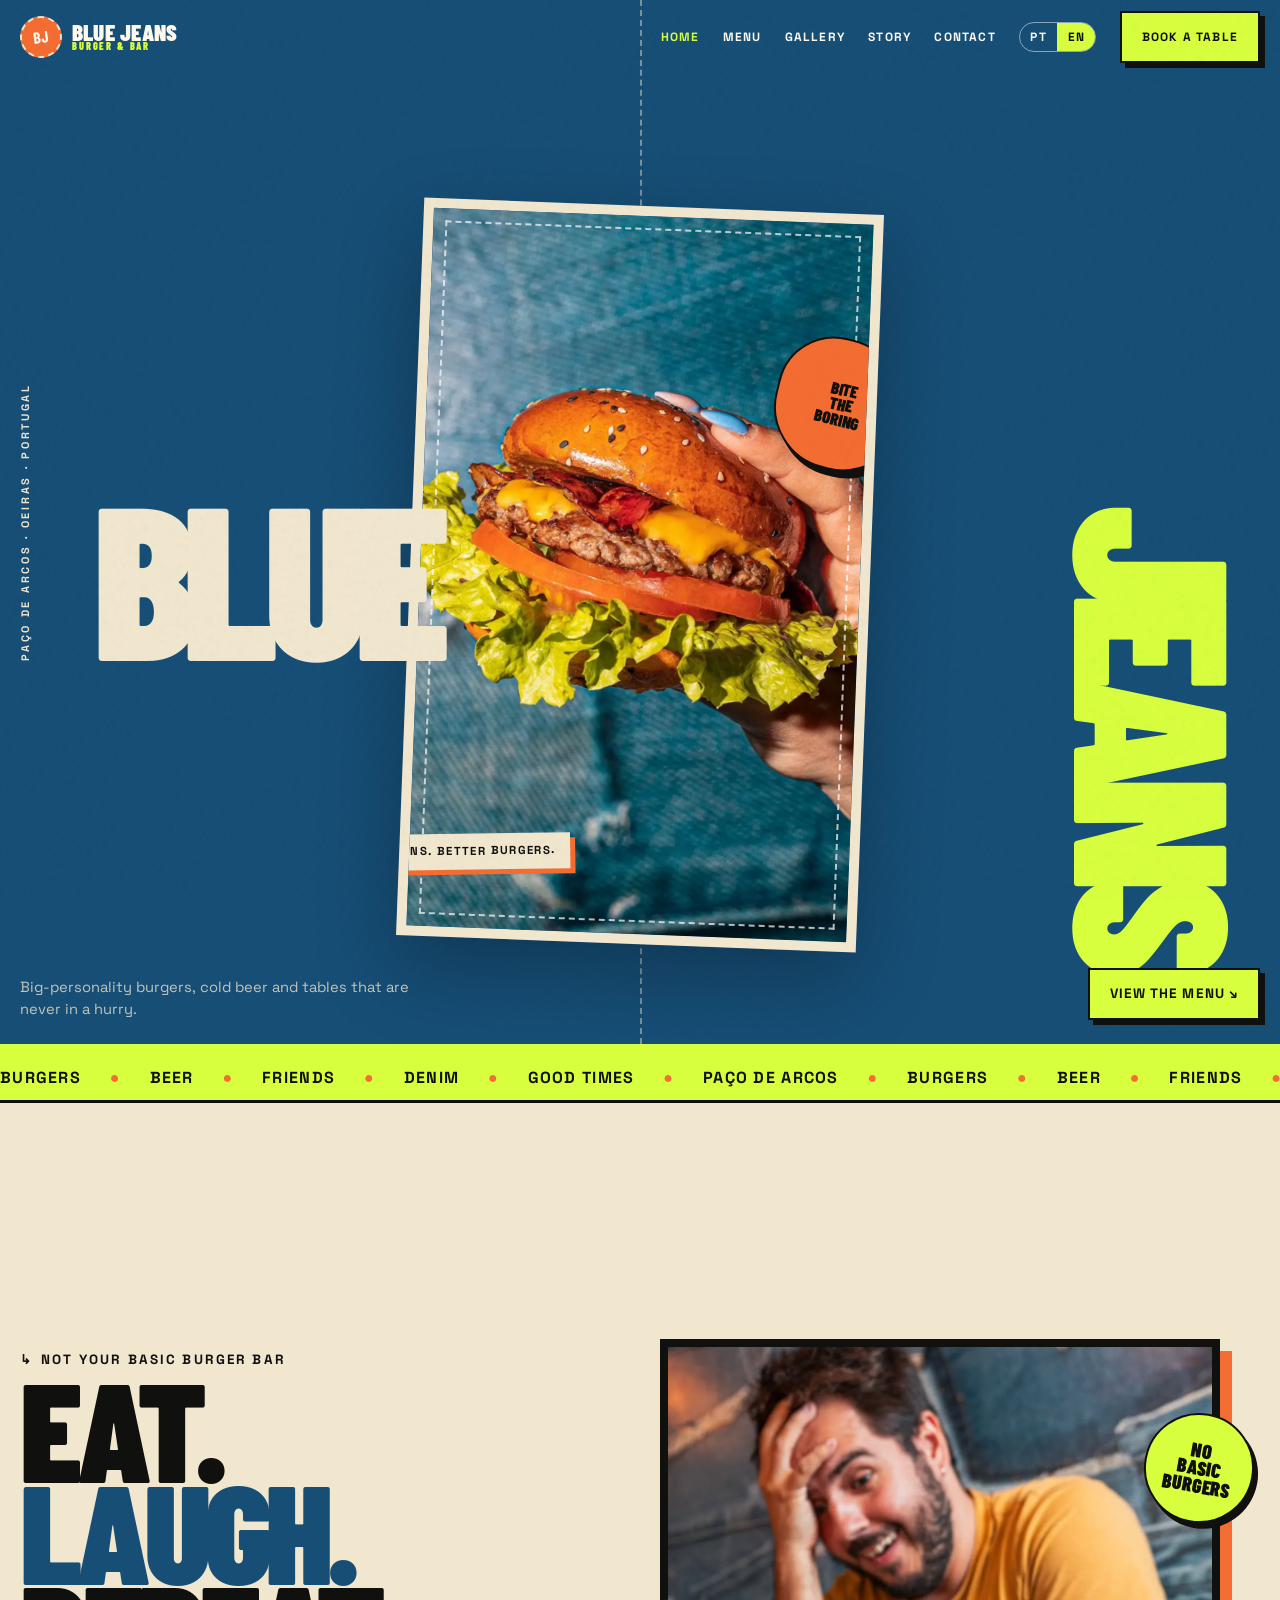
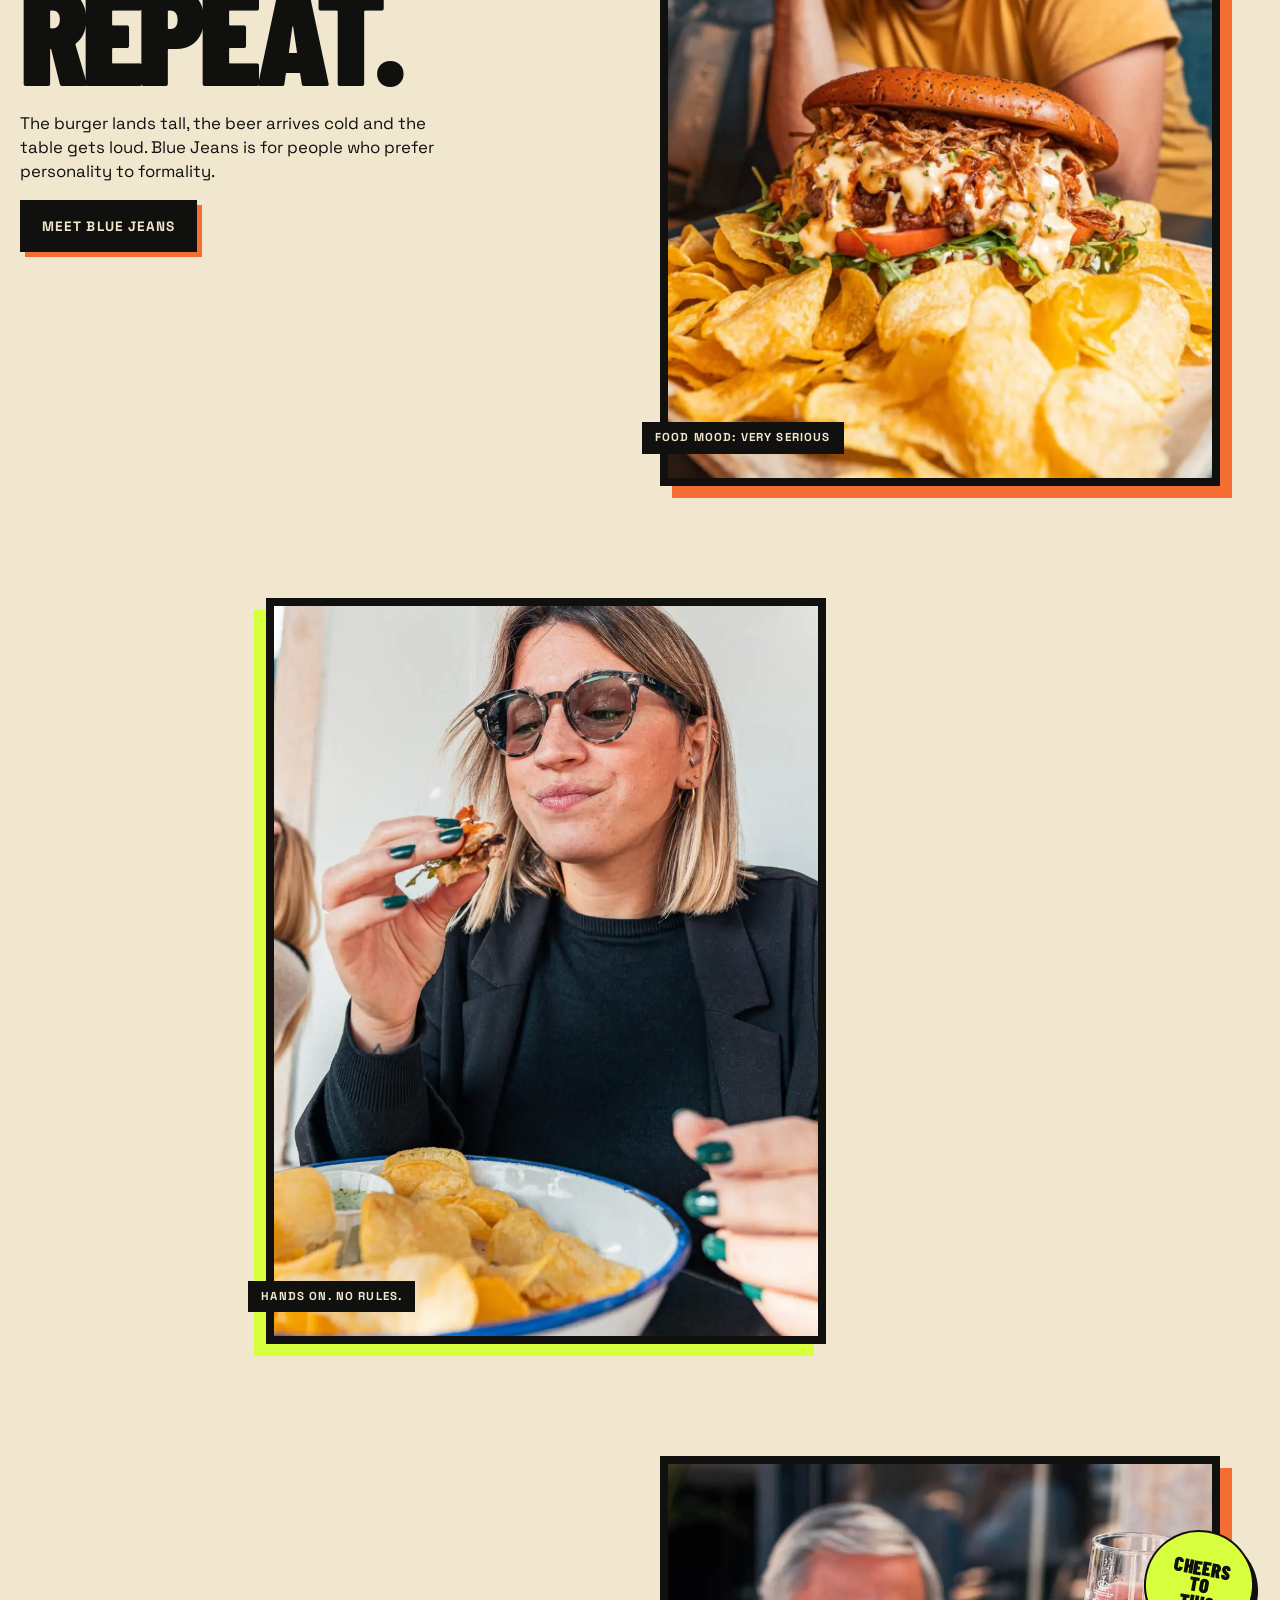
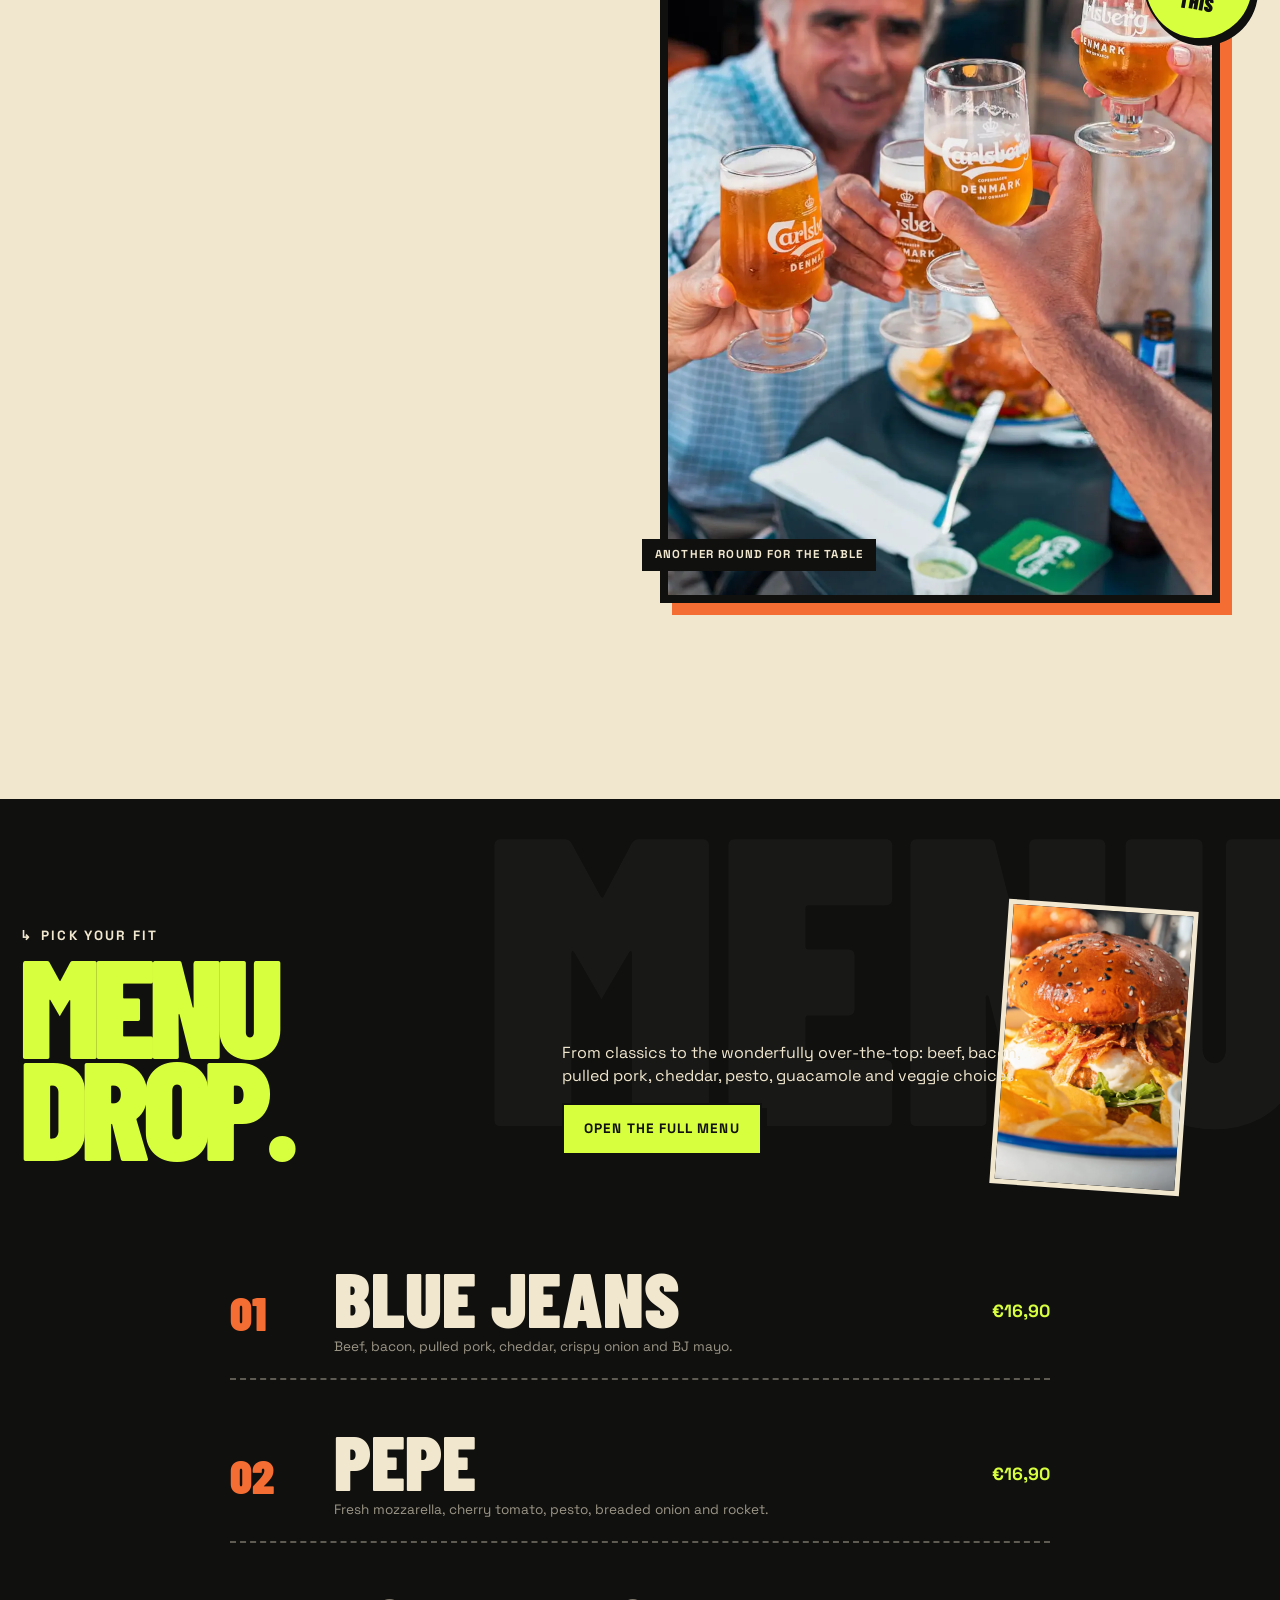
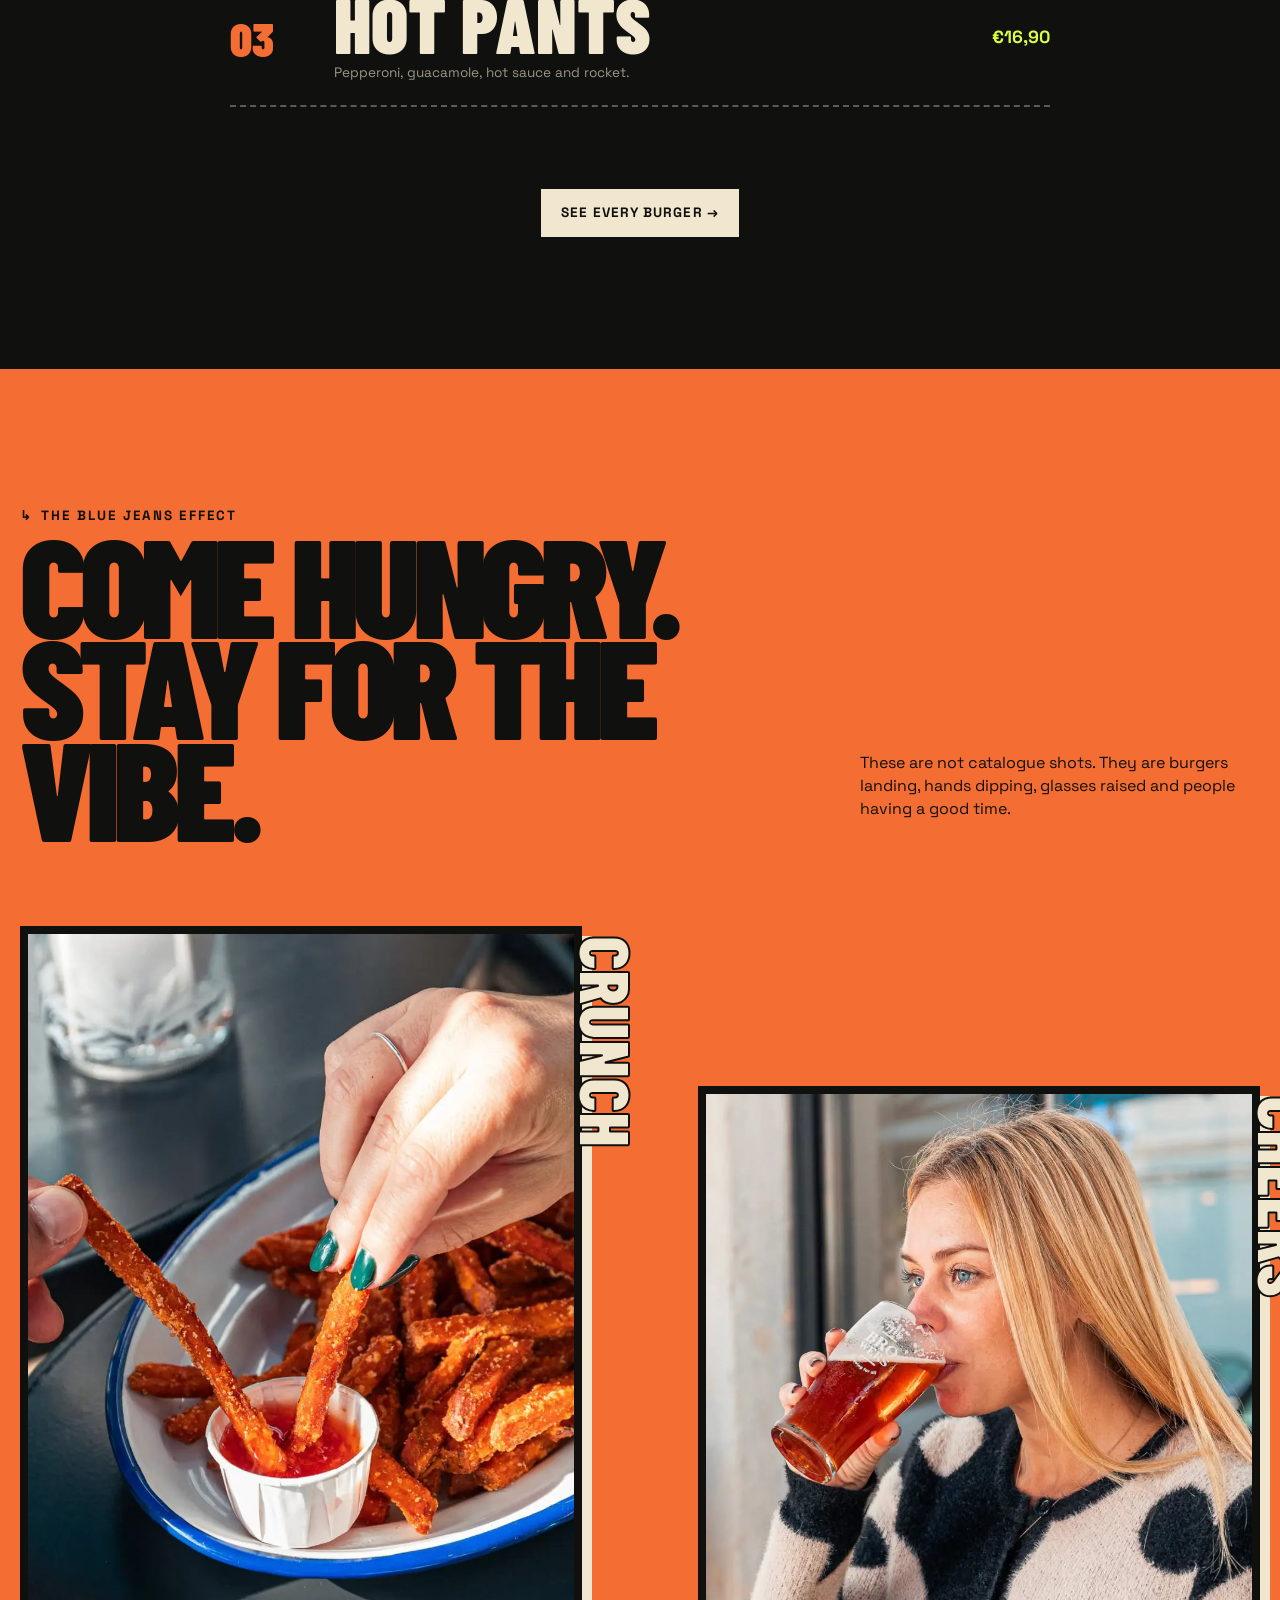
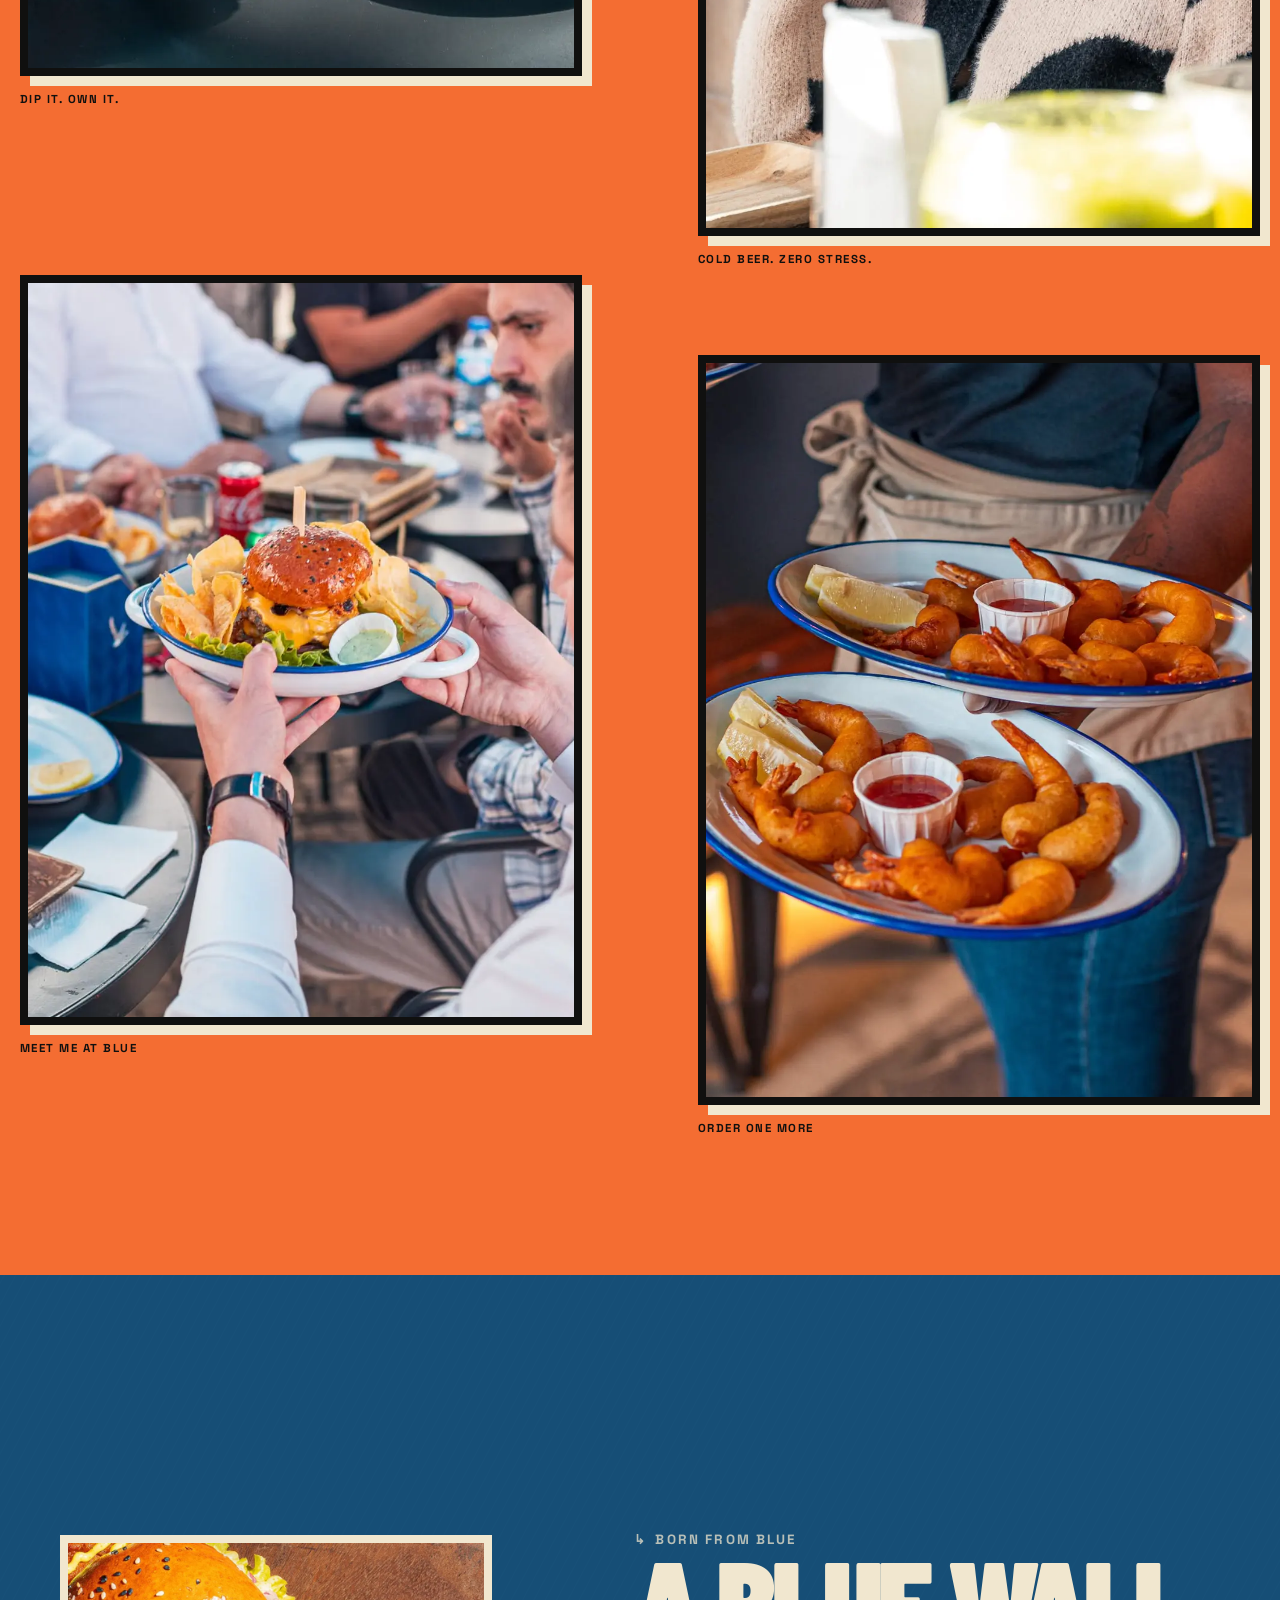
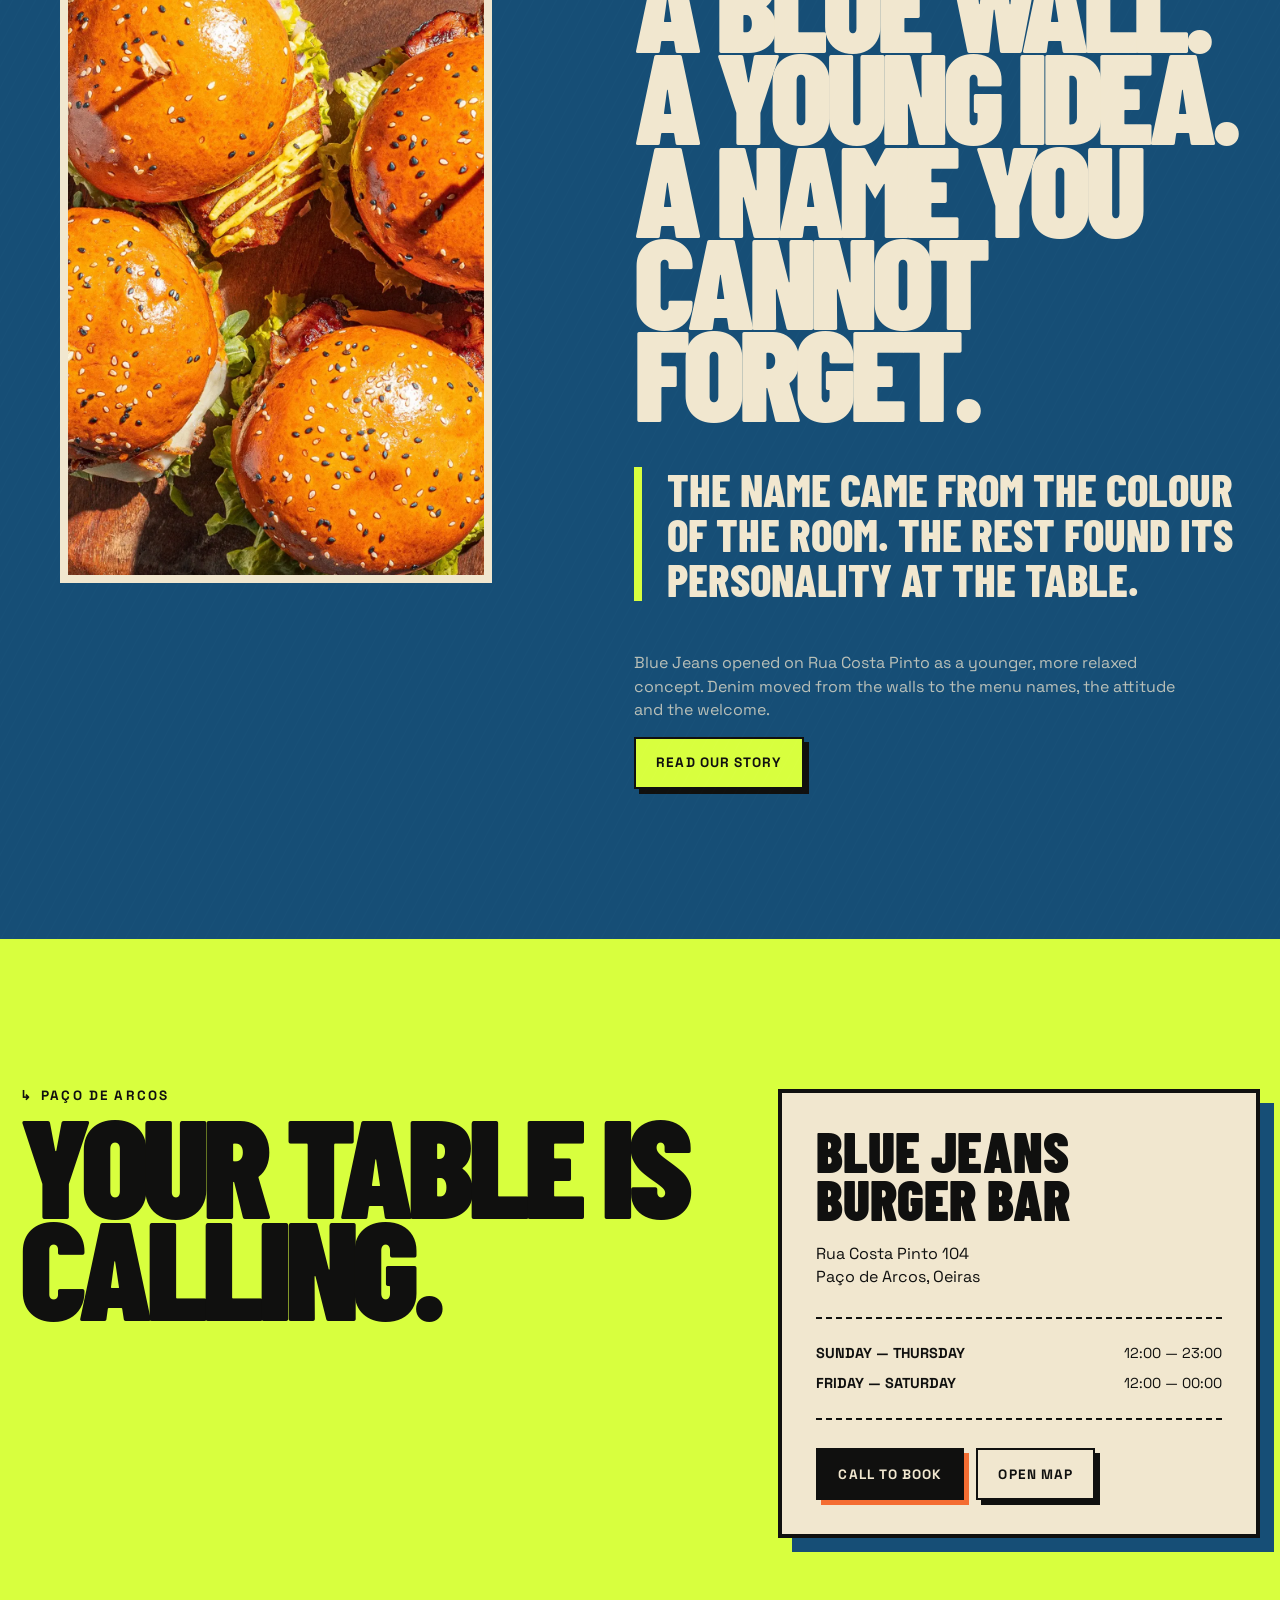
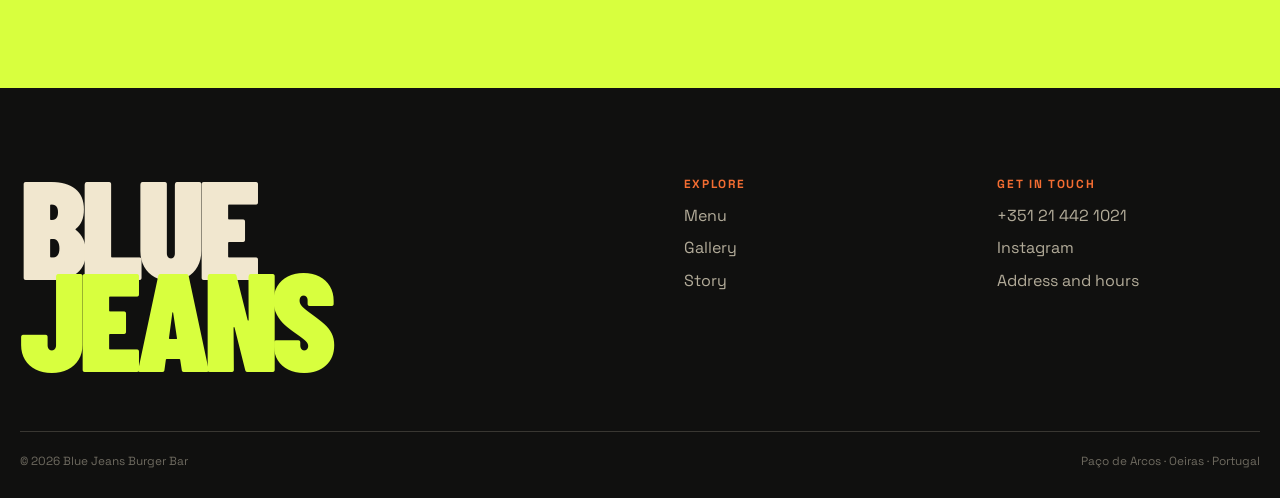
==== commit 93044d5e: "Fix story copy and homepage link" ====
--- a/en/index.html
+++ b/en/index.html
@@ -32,7 +32,7 @@
 <figure class="vibe-shot" data-reveal><img src="../assets/images/photos/onion-rings-trays.webp" width="1258" height="1430" alt="Trays of Blue Jeans onion rings" loading="lazy"><figcaption>Order one more</figcaption></figure>
 </div></div></div></section>
 
-<section class="story2 denim"><div class="wrap story2-grid"><figure class="story2-photo" data-reveal><img src="../assets/images/photos/four-burgers-top.webp" width="1268" height="1560" alt="Four Blue Jeans burgers seen from above" loading="lazy"></figure><div class="story2-text" data-reveal><p class="kicker">Born from blue</p><h2 class="mega">A blue wall. A young idea. A name you cannot forget.</h2><blockquote>The name came from the colour of the room. The rest found its personality at the table.</blockquote><p>Blue Jeans opened on Rua Costa Pinto as a younger, more relaxed concept. Denim moved from the walls to the menu names, the attitude and the welcome.</p><a class="button2" href="story.html">Read the story</a></div></div></section>
+<section class="story2 denim"><div class="wrap story2-grid"><figure class="story2-photo" data-reveal><img src="../assets/images/photos/four-burgers-top.webp" width="1268" height="1560" alt="Four Blue Jeans burgers seen from above" loading="lazy"></figure><div class="story2-text" data-reveal><p class="kicker">Born from blue</p><h2 class="mega">A blue wall. A young idea. A name you cannot forget.</h2><blockquote>The name came from the colour of the room. The rest found its personality at the table.</blockquote><p>Blue Jeans opened on Rua Costa Pinto as a younger, more relaxed concept. Denim moved from the walls to the menu names, the attitude and the welcome.</p><a class="button2" href="/en/story.html">Read our story</a></div></div></section>
 
 <section class="visit2" id="book"><div class="wrap visit2-grid"><div data-reveal><p class="kicker">Paço de Arcos</p><h2 class="mega">Your table is calling.</h2></div><article class="visit-card" data-reveal><h3>Blue Jeans Burger Bar</h3><p>Rua Costa Pinto 104<br>Paço de Arcos, Oeiras</p><div class="hours2"><strong>Sunday — Thursday</strong><span>12:00 — 23:00</span><strong>Friday — Saturday</strong><span>12:00 — 00:00</span></div><div class="visit-actions"><a class="button2 button2--dark" href="tel:+351214421021">Call to book</a><a class="button2 button2--light" href="https://www.google.com/maps/search/?api=1&amp;query=Blue+Jeans+Burger+Bar+Rua+Costa+Pinto+104+Pa%C3%A7o+de+Arcos" target="_blank" rel="noopener noreferrer">Open map</a></div></article></div></section>
 </main>
--- a/assets/css/v2.css
+++ b/assets/css/v2.css
@@ -26,6 +26,7 @@
 
 .footer2{padding:90px 0 28px;background:var(--ink);color:var(--cream)}.footer2-top{display:grid;grid-template-columns:1.4fr .6fr .6fr;gap:4vw}.footer-logo{font:900 clamp(5rem,11vw,10rem)/.65 var(--display);letter-spacing:-.05em;text-transform:uppercase}.footer-logo span{display:block;color:var(--acid)}.footer2 h2{margin:0 0 14px;color:var(--orange);font:800 .74rem/1 var(--body);letter-spacing:.14em;text-transform:uppercase}.footer2 a{display:block;margin:9px 0;color:rgba(241,231,207,.72);text-decoration:none}.footer2 a:hover{color:var(--acid)}.footer2-bottom{display:flex;justify-content:space-between;gap:20px;margin-top:70px;padding-top:20px;border-top:1px solid rgba(241,231,207,.18);color:rgba(241,231,207,.42);font-size:.74rem}
 
+.hero2::before,.denim::before{pointer-events:none}
 [data-reveal]{opacity:0;transform:translateY(35px);transition:opacity .75s ease,transform .75s cubic-bezier(.2,.8,.2,1)}[data-reveal].show{opacity:1;transform:none}
 
 /* Internal pages */
